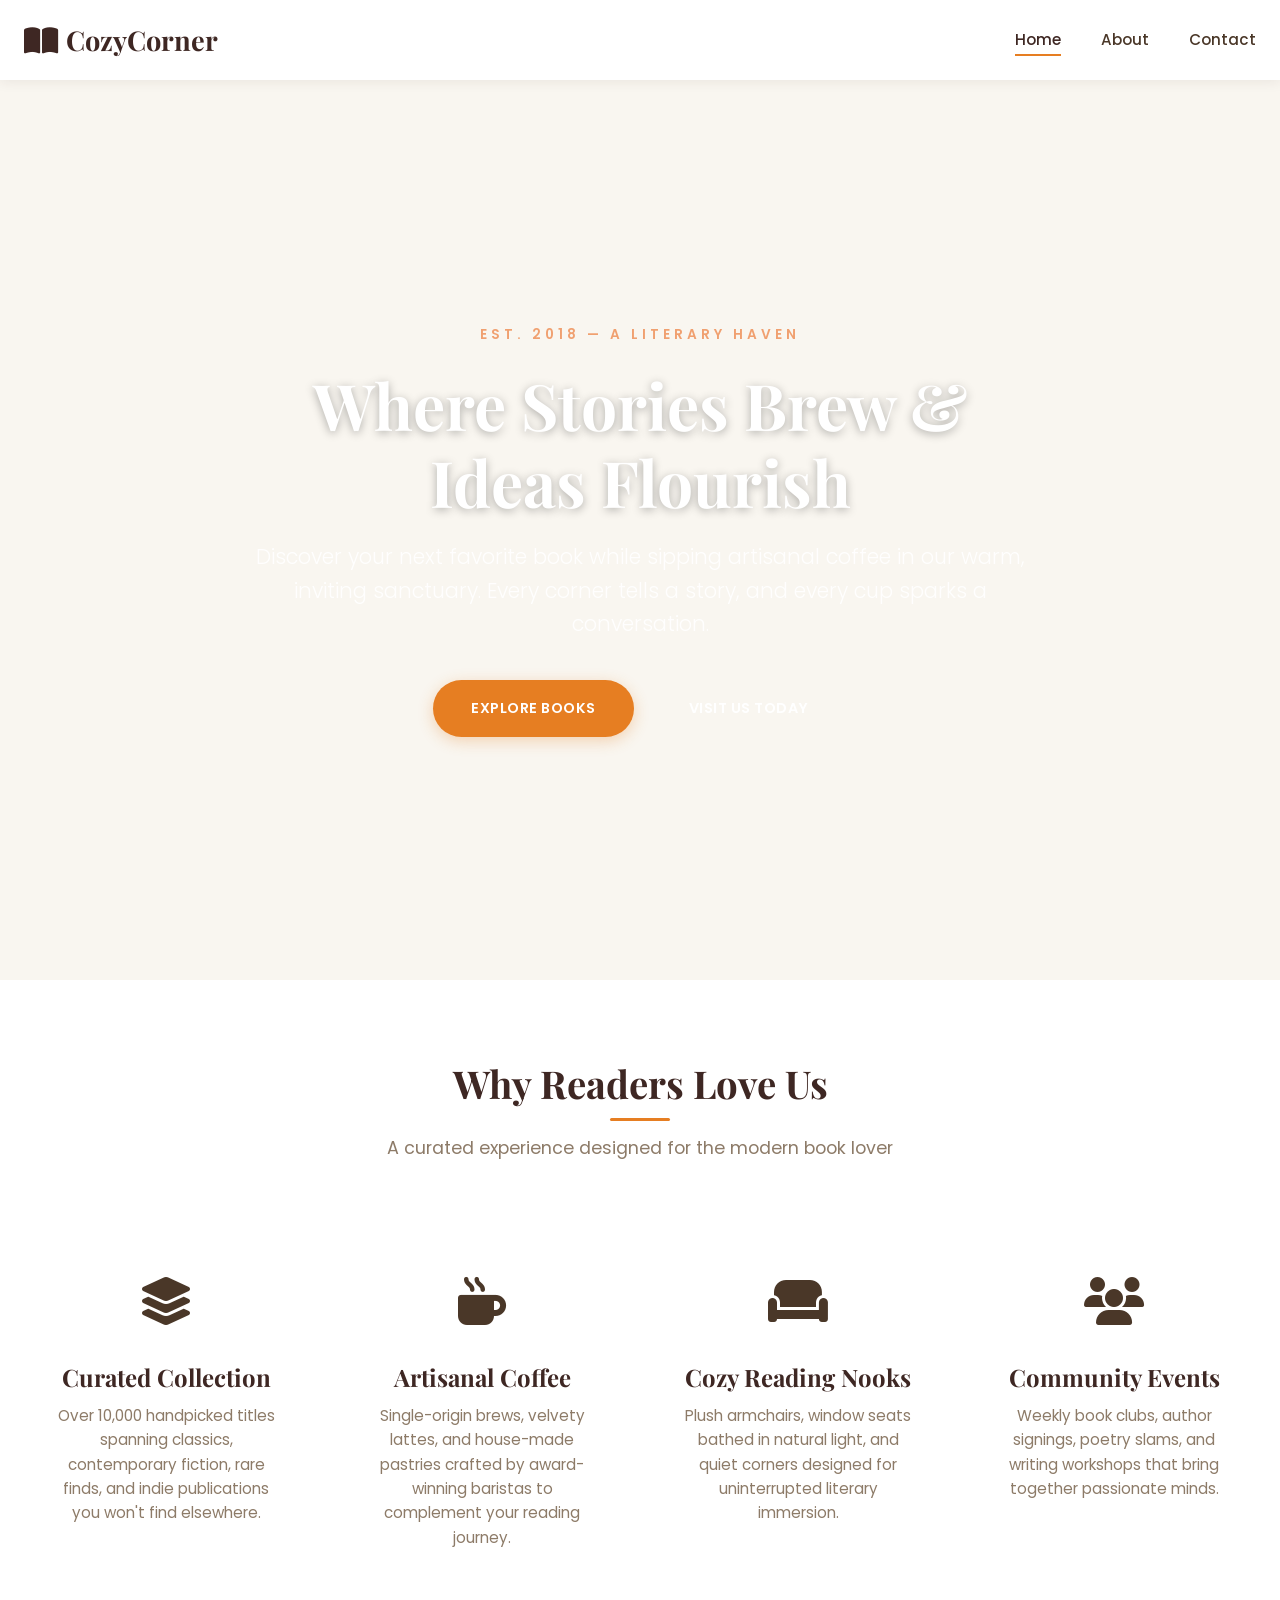
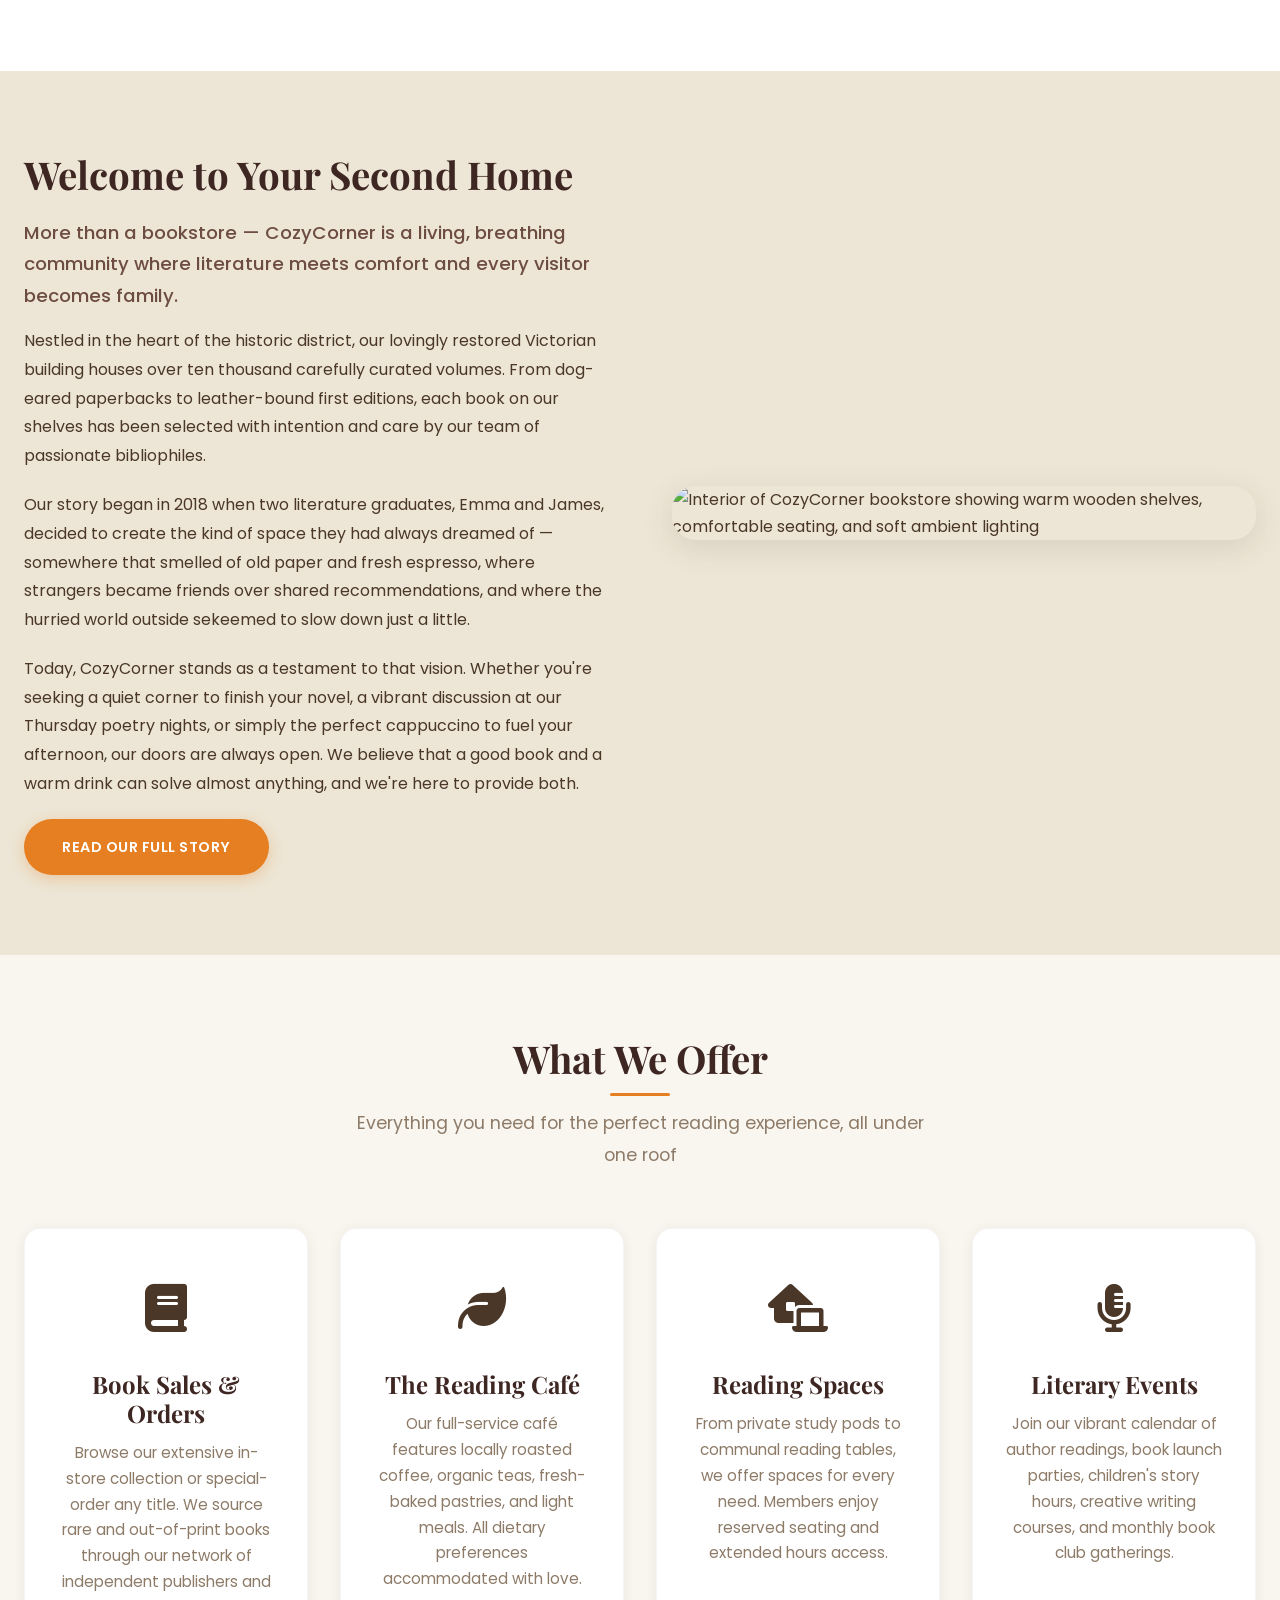
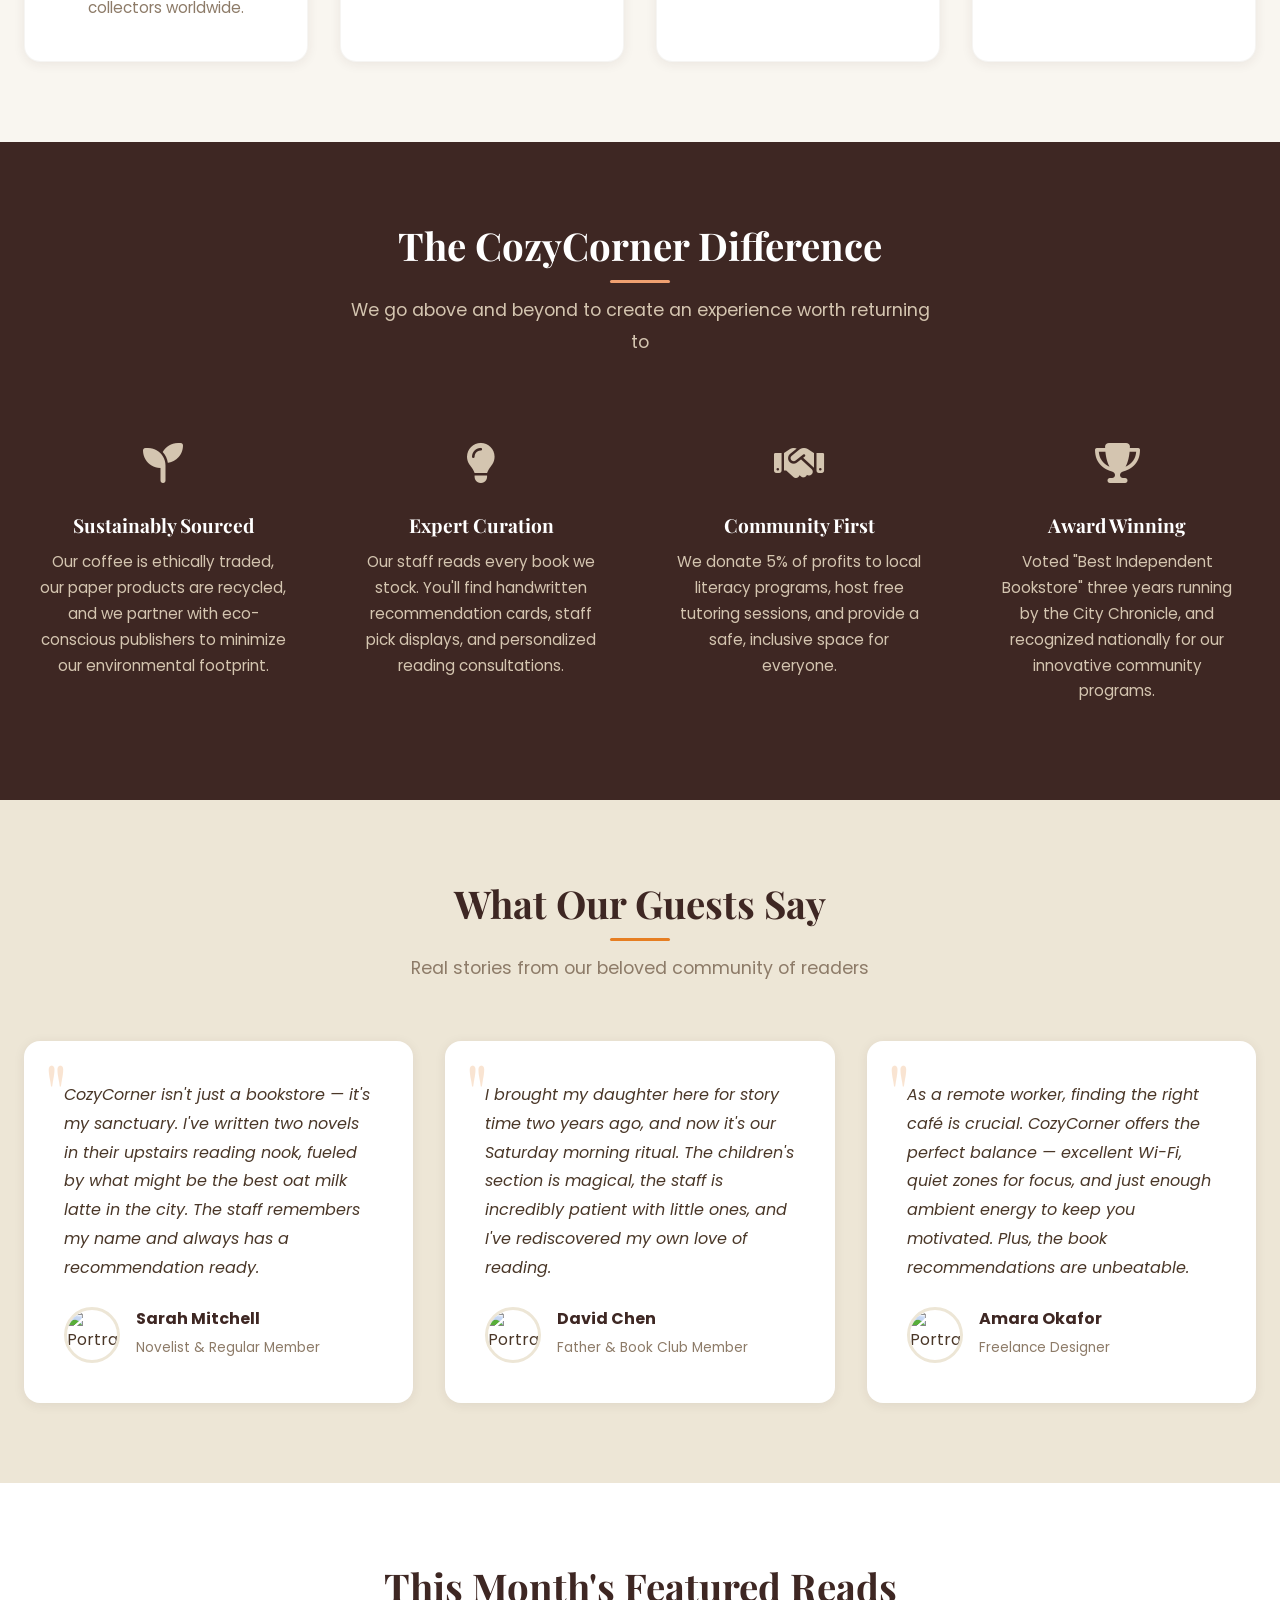
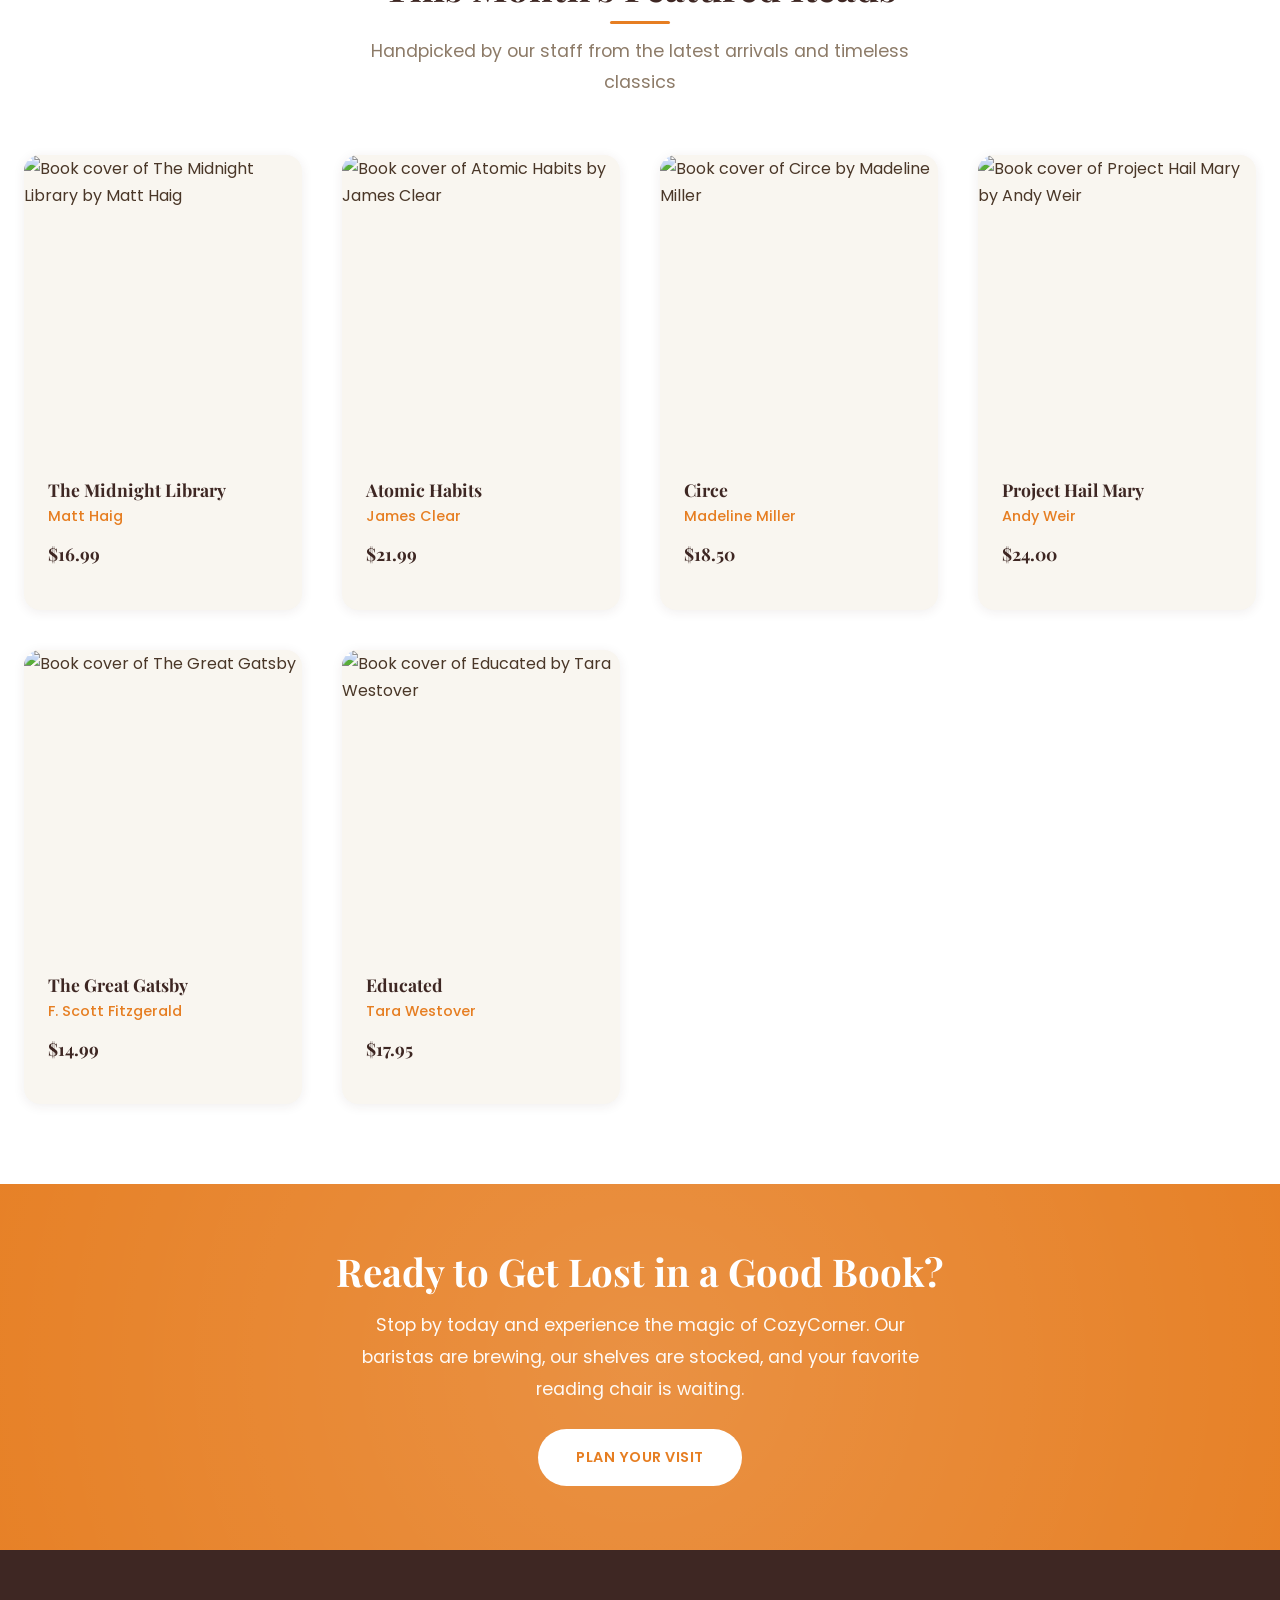
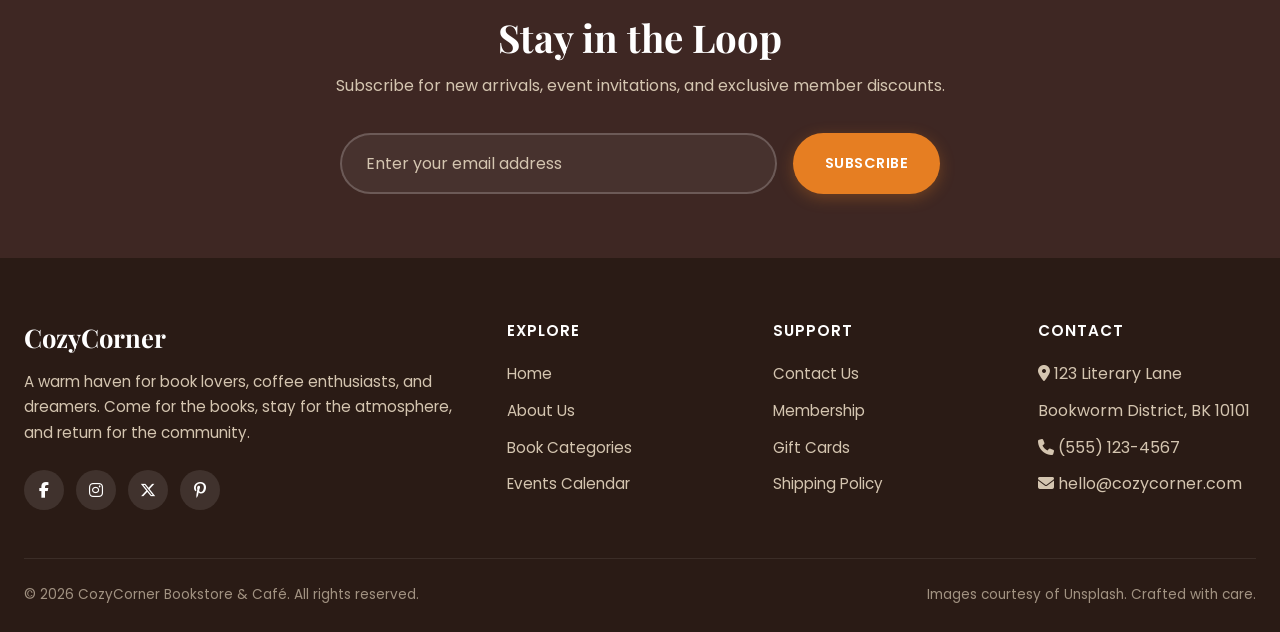
==== index.html @ 0bfb2562 "first commit" ====
<!DOCTYPE html>
<html lang="en">

<head>
    <meta charset="UTF-8">
    <meta name="viewport" content="width=device-width, initial-scale=1.0">
    <meta name="description"
        content="CozyCorner Bookstore & Café - A warm haven for book lovers and coffee enthusiasts.">
    <title>CozyCorner Bookstore & Café | Home</title>

    <link rel="preconnect" href="https://fonts.googleapis.com">
    <link rel="preconnect" href="https://fonts.gstatic.com" crossorigin>
    <link
        href="https://fonts.googleapis.com/css2?family=Playfair+Display:ital,wght@0,400;0,600;0,700;1,400&family=Poppins:wght@300;400;500;600&display=swap"
        rel="stylesheet">

    <link rel="stylesheet" href="https://cdnjs.cloudflare.com/ajax/libs/font-awesome/6.5.1/css/all.min.css">
    
    <link rel="stylesheet" href="style.css">
</head>

<body>

    <header class="header">
        <nav class="nav" aria-label="Main navigation">
            <a href="index.html" class="logo">
                <span class="logo-icon"><i class="fas fa-book-open"></i></span>
                CozyCorner
            </a>

            <ul class="nav-links">
                <li><a href="index.html" class="active">Home</a></li>
                <li><a href="about.html">About</a></li>
                <li><a href="contact.html">Contact</a></li>
            </ul>

            <button class="menu-toggle" aria-label="Toggle menu">
                <i class="fas fa-bars"></i>
            </button>
        </nav>
    </header>

    <main>
        <section class="hero" aria-label="Welcome to CozyCorner">
            <div class="hero-bg" role="img"
                aria-label="Cozy bookstore interior with warm ambient lighting and wooden shelves"></div>
            <div class="hero-content">
                <p class="hero-subtitle">Est. 2018 — A Literary Haven</p>
                <h1>Where Stories Brew & Ideas Flourish</h1>
                <p class="hero-tagline">Discover your next favorite book while sipping artisanal coffee in our warm,
                    inviting sanctuary. Every corner tells a story, and every cup sparks a conversation.</p>
                <div class="hero-buttons">
                    <a href="#featured-books" class="btn btn-primary">Explore Books</a>
                    <a href="contact.html" class="btn btn-secondary">Visit Us Today</a>
                </div>
            </div>
        </section>

        <section class="highlights" aria-labelledby="highlights-heading">
            <div class="container">
                <div class="section-header">
                    <h2 id="highlights-heading">Why Readers Love Us</h2>
                    <p>A curated experience designed for the modern book lover</p>
                </div>

                <div class="highlights-grid">
                    <article class="highlight-card">
                        <div class="highlight-icon" aria-hidden="true"><i class="fas fa-layer-group"></i></div>
                        <h3>Curated Collection</h3>
                        <p>Over 10,000 handpicked titles spanning classics, contemporary fiction, rare finds, and indie
                            publications you won't find elsewhere.</p>
                    </article>

                    <article class="highlight-card">
                        <div class="highlight-icon" aria-hidden="true"><i class="fas fa-mug-hot"></i></div>
                        <h3>Artisanal Coffee</h3>
                        <p>Single-origin brews, velvety lattes, and house-made pastries crafted by award-winning
                            baristas to complement your reading journey.</p>
                    </article>

                    <article class="highlight-card">
                        <div class="highlight-icon" aria-hidden="true"><i class="fas fa-couch"></i></div>
                        <h3>Cozy Reading Nooks</h3>
                        <p>Plush armchairs, window seats bathed in natural light, and quiet corners designed for
                            uninterrupted literary immersion.</p>
                    </article>

                    <article class="highlight-card">
                        <div class="highlight-icon" aria-hidden="true"><i class="fas fa-users"></i></div>
                        <h3>Community Events</h3>
                        <p>Weekly book clubs, author signings, poetry slams, and writing workshops that bring together
                            passionate minds.</p>
                    </article>
                </div>
            </div>
        </section>

        <section class="section-padding about-section" aria-labelledby="about-heading">
            <div class="container about-content">
                <div class="about-text">
                    <h2 id="about-heading">Welcome to Your Second Home</h2>
                    <p class="lead">More than a bookstore — CozyCorner is a living, breathing community where literature
                        meets comfort and every visitor becomes family.</p>
                    <p>Nestled in the heart of the historic district, our lovingly restored Victorian building houses
                        over ten thousand carefully curated volumes. From dog-eared paperbacks to leather-bound first
                        editions, each book on our shelves has been selected with intention and care by our team of
                        passionate bibliophiles.</p>
                    <p>Our story began in 2018 when two literature graduates, Emma and James, decided to create the kind
                        of space they had always dreamed of — somewhere that smelled of old paper and fresh espresso,
                        where strangers became friends over shared recommendations, and where the hurried world outside
                        sekeemed to slow down just a little.</p>
                    <p>Today, CozyCorner stands as a testament to that vision. Whether you're seeking a quiet corner to
                        finish your novel, a vibrant discussion at our Thursday poetry nights, or simply the perfect
                        cappuccino to fuel your afternoon, our doors are always open. We believe that a good book and a
                        warm drink can solve almost anything, and we're here to provide both.</p>
                    <a href="about.html" class="btn btn-primary">Read Our Full Story</a>
                </div>
                <div class="about-image">
                    <img src="https://images.unsplash.com/photo-1481627834876-b7833e8f5570?w=800&q=80"
                        alt="Interior of CozyCorner bookstore showing warm wooden shelves, comfortable seating, and soft ambient lighting">
                </div>
            </div>
        </section>

        <section class="section-padding services" aria-labelledby="services-heading">
            <div class="container">
                <div class="section-header">
                    <h2 id="services-heading">What We Offer</h2>
                    <p>Everything you need for the perfect reading experience, all under one roof</p>
                </div>

                <div class="services-grid">
                    <article class="service-card">
                        <div class="service-icon" aria-hidden="true"><i class="fas fa-book"></i></div>
                        <h3>Book Sales & Orders</h3>
                        <p>Browse our extensive in-store collection or special-order any title. We source rare and
                            out-of-print books through our network of independent publishers and collectors worldwide.
                        </p>
                    </article>

                    <article class="service-card">
                        <div class="service-icon" aria-hidden="true"><i class="fas fa-leaf"></i></div>
                        <h3>The Reading Café</h3>
                        <p>Our full-service café features locally roasted coffee, organic teas, fresh-baked pastries,
                            and light meals. All dietary preferences accommodated with love.</p>
                    </article>

                    <article class="service-card">
                        <div class="service-icon" aria-hidden="true"><i class="fas fa-laptop-house"></i></div>
                        <h3>Reading Spaces</h3>
                        <p>From private study pods to communal reading tables, we offer spaces for every need. Members
                            enjoy reserved seating and extended hours access.</p>
                    </article>

                    <article class="service-card">
                        <div class="service-icon" aria-hidden="true"><i class="fas fa-microphone-alt"></i></div>
                        <h3>Literary Events</h3>
                        <p>Join our vibrant calendar of author readings, book launch parties, children's story hours,
                            creative writing courses, and monthly book club gatherings.</p>
                    </article>
                </div>
            </div>
        </section>

        <section class="why-us" aria-labelledby="why-heading">
            <div class="container">
                <div class="section-header">
                    <h2 id="why-heading">The CozyCorner Difference</h2>
                    <p>We go above and beyond to create an experience worth returning to</p>
                </div>

                <div class="why-grid">
                    <div class="why-item">
                        <div class="why-icon" aria-hidden="true"><i class="fas fa-seedling"></i></div>
                        <h3>Sustainably Sourced</h3>
                        <p>Our coffee is ethically traded, our paper products are recycled, and we partner with
                            eco-conscious publishers to minimize our environmental footprint.</p>
                    </div>

                    <div class="why-item">
                        <div class="why-icon" aria-hidden="true"><i class="fas fa-lightbulb"></i></div>
                        <h3>Expert Curation</h3>
                        <p>Our staff reads every book we stock. You'll find handwritten recommendation cards, staff pick
                            displays, and personalized reading consultations.</p>
                    </div>

                    <div class="why-item">
                        <div class="why-icon" aria-hidden="true"><i class="fas fa-handshake"></i></div>
                        <h3>Community First</h3>
                        <p>We donate 5% of profits to local literacy programs, host free tutoring sessions, and provide
                            a safe, inclusive space for everyone.</p>
                    </div>

                    <div class="why-item">
                        <div class="why-icon" aria-hidden="true"><i class="fas fa-trophy"></i></div>
                        <h3>Award Winning</h3>
                        <p>Voted "Best Independent Bookstore" three years running by the City Chronicle, and recognized
                            nationally for our innovative community programs.</p>
                    </div>
                </div>
            </div>
        </section>

        <section class="section-padding testimonials" aria-labelledby="testimonials-heading">
            <div class="container">
                <div class="section-header">
                    <h2 id="testimonials-heading">What Our Guests Say</h2>
                    <p>Real stories from our beloved community of readers</p>
                </div>

                <div class="testimonials-grid">
                    <article class="testimonial-card">
                        <p class="testimonial-text">CozyCorner isn't just a bookstore — it's my sanctuary. I've written
                            two novels in their upstairs reading nook, fueled by what might be the best oat milk latte
                            in the city. The staff remembers my name and always has a recommendation ready.</p>
                        <div class="testimonial-author">
                            <img src="https://images.unsplash.com/photo-1494790108377-be9c29b29330?w=150&q=80"
                                alt="Portrait of Sarah Mitchell">
                            <div class="author-info">
                                <h4>Sarah Mitchell</h4>
                                <span>Novelist & Regular Member</span>
                            </div>
                        </div>
                    </article>

                    <article class="testimonial-card">
                        <p class="testimonial-text">I brought my daughter here for story time two years ago, and now
                            it's our Saturday morning ritual. The children's section is magical, the staff is incredibly
                            patient with little ones, and I've rediscovered my own love of reading.</p>
                        <div class="testimonial-author">
                            <img src="https://images.unsplash.com/photo-1507003211169-0a1dd7228f2d?w=150&q=80"
                                alt="Portrait of David Chen">
                            <div class="author-info">
                                <h4>David Chen</h4>
                                <span>Father & Book Club Member</span>
                            </div>
                        </div>
                    </article>

                    <article class="testimonial-card">
                        <p class="testimonial-text">As a remote worker, finding the right café is crucial. CozyCorner
                            offers the perfect balance — excellent Wi-Fi, quiet zones for focus, and just enough ambient
                            energy to keep you motivated. Plus, the book recommendations are unbeatable.</p>
                        <div class="testimonial-author">
                            <img src="https://images.unsplash.com/photo-1438761681033-6461ffad8d80?w=150&q=80"
                                alt="Portrait of Amara Okafor">
                            <div class="author-info">
                                <h4>Amara Okafor</h4>
                                <span>Freelance Designer</span>
                            </div>
                        </div>
                    </article>
                </div>
            </div>
        </section>

        <section class="section-padding featured-books" id="featured-books" aria-labelledby="books-heading">
            <div class="container">
                <div class="section-header">
                    <h2 id="books-heading">This Month's Featured Reads</h2>
                    <p>Handpicked by our staff from the latest arrivals and timeless classics</p>
                </div>

                <div class="books-grid">
                    <article class="book-card">
                        <div class="book-cover">
                            <img src="https://images.unsplash.com/photo-1544947950-fa07a98d237f?w=400&q=80"
                                alt="Book cover of The Midnight Library by Matt Haig">
                        </div>
                        <div class="book-info">
                            <h3>The Midnight Library</h3>
                            <p class="book-author">Matt Haig</p>
                            <p class="book-price">$16.99</p>
                        </div>
                    </article>

                    <article class="book-card">
                        <div class="book-cover">
                            <img src="https://images.unsplash.com/photo-1512820790803-83ca734da794?w=400&q=80"
                                alt="Book cover of Atomic Habits by James Clear">
                        </div>
                        <div class="book-info">
                            <h3>Atomic Habits</h3>
                            <p class="book-author">James Clear</p>
                            <p class="book-price">$21.99</p>
                        </div>
                    </article>

                    <article class="book-card">
                        <div class="book-cover">
                            <img src="https://images.unsplash.com/photo-1543002588-bfa74002ed7e?w=400&q=80"
                                alt="Book cover of Circe by Madeline Miller">
                        </div>
                        <div class="book-info">
                            <h3>Circe</h3>
                            <p class="book-author">Madeline Miller</p>
                            <p class="book-price">$18.50</p>
                        </div>
                    </article>

                    <article class="book-card">
                        <div class="book-cover">
                            <img src="https://images.unsplash.com/photo-1589829085413-56de8ae18c73?w=400&q=80"
                                alt="Book cover of Project Hail Mary by Andy Weir">
                        </div>
                        <div class="book-info">
                            <h3>Project Hail Mary</h3>
                            <p class="book-author">Andy Weir</p>
                            <p class="book-price">$24.00</p>
                        </div>
                    </article>

                    <article class="book-card">
                        <div class="book-cover">
                            <img src="https://images.unsplash.com/photo-1495446815901-a7297e633e8d?w=400&q=80"
                                alt="Book cover of The Great Gatsby">
                        </div>
                        <div class="book-info">
                            <h3>The Great Gatsby</h3>
                            <p class="book-author">F. Scott Fitzgerald</p>
                            <p class="book-price">$14.99</p>
                        </div>
                    </article>

                    <article class="book-card">
                        <div class="book-cover">
                            <img src="https://images.unsplash.com/photo-1519681393784-d120267933ba?w=400&q=80"
                                alt="Book cover of Educated by Tara Westover">
                        </div>
                        <div class="book-info">
                            <h3>Educated</h3>
                            <p class="book-author">Tara Westover</p>
                            <p class="book-price">$17.95</p>
                        </div>
                    </article>
                </div>
            </div>
        </section>

        <section class="cta-banner" aria-labelledby="cta-heading">
            <div class="container">
                <h2 id="cta-heading">Ready to Get Lost in a Good Book?</h2>
                <p>Stop by today and experience the magic of CozyCorner. Our baristas are brewing, our shelves are
                    stocked, and your favorite reading chair is waiting.</p>
                <a href="contact.html" class="btn">Plan Your Visit</a>
            </div>
        </section>

        <section class="newsletter" aria-labelledby="newsletter-heading">
            <div class="container">
                <h2 id="newsletter-heading">Stay in the Loop</h2>
                <p>Subscribe for new arrivals, event invitations, and exclusive member discounts.</p>
                <form class="newsletter-form" action="#" method="post" aria-label="Newsletter subscription">
                    <input type="email" name="email" placeholder="Enter your email address" required
                        aria-required="true">
                    <button type="submit" class="btn btn-primary">Subscribe</button>
                </form>
            </div>
        </section>
    </main>

    <footer class="footer" role="contentinfo">
        <div class="container">
            <div class="footer-content">
                <div class="footer-brand">
                    <h3>CozyCorner</h3>
                    <p>A warm haven for book lovers, coffee enthusiasts, and dreamers. Come for the books, stay for the
                        atmosphere, and return for the community.</p>
                    <div class="social-links">
                        <a href="#" class="social-btn" aria-label="Facebook"><i class="fab fa-facebook-f"></i></a>
                        <a href="#" class="social-btn" aria-label="Instagram"><i class="fab fa-instagram"></i></a>
                        <a href="#" class="social-btn" aria-label="Twitter"><i class="fab fa-x-twitter"></i></a>
                        <a href="#" class="social-btn" aria-label="Pinterest"><i class="fab fa-pinterest-p"></i></a>
                    </div>
                </div>

                <div class="footer-links">
                    <h4>Explore</h4>
                    <ul>
                        <li><a href="index.html">Home</a></li>
                        <li><a href="about.html">About Us</a></li>
                        <li><a href="about.html">Book Categories</a></li>
                        <li><a href="contact.html">Events Calendar</a></li>
                    </ul>
                </div>

                <div class="footer-links">
                    <h4>Support</h4>
                    <ul>
                        <li><a href="contact.html">Contact Us</a></li>
                        <li><a href="#">Membership</a></li>
                        <li><a href="#">Gift Cards</a></li>
                        <li><a href="#">Shipping Policy</a></li>
                    </ul>
                </div>

                <div class="footer-links">
                    <h4>Contact</h4>
                    <ul>
                        <li><i class="fas fa-map-marker-alt"></i> 123 Literary Lane</li>
                        <li>Bookworm District, BK 10101</li>
                        <li><i class="fas fa-phone"></i> (555) 123-4567</li>
                        <li><i class="fas fa-envelope"></i> hello@cozycorner.com</li>
                    </ul>
                </div>
            </div>

            <div class="footer-bottom">
                <p>&copy; 2026 CozyCorner Bookstore & Café. All rights reserved.</p>
                <p>Images courtesy of Unsplash. Crafted with care.</p>
            </div>
        </div>
    </footer>

</body>

</html>
---- style.css ----
/* ============================================
       COZYCORNER - HOME PAGE STYLES
       ============================================ */

   /* CSS Variables */
   :root {
       --cream: #F9F6F0;
       --beige: #EDE6D6;
       --sand: #D4C5B0;
       --brown-light: #A1887F;
       --brown: #6D4C41;
       --brown-dark: #3E2723;
       --orange: #E67E22;
       --orange-soft: #F0A070;
       --white: #FFFFFF;
       --text: #4A3728;
       --text-light: #8D7B68;
       --font-heading: 'Playfair Display', Georgia, serif;
       --font-body: 'Poppins', 'Segoe UI', sans-serif;
       --radius-sm: 8px;
       --radius-md: 16px;
       --radius-lg: 24px;
       --shadow-sm: 0 2px 12px rgba(62, 39, 35, 0.08);
       --shadow-md: 0 8px 32px rgba(62, 39, 35, 0.12);
       --shadow-lg: 0 16px 56px rgba(62, 39, 35, 0.16);
       --transition: all 0.4s cubic-bezier(0.4, 0, 0.2, 1);
       --max-width: 1280px;
   }

   /* Reset & Base */
   *,
   *::before,
   *::after {
       margin: 0;
       padding: 0;
       box-sizing: border-box;
   }

   html {
       scroll-behavior: smooth;
       font-size: 16px;
   }

   body {
       font-family: var(--font-body);
       color: var(--text);
       background-color: var(--cream);
       line-height: 1.7;
       overflow-x: hidden;
   }

   img {
       max-width: 100%;
       display: block;
   }

   a {
       text-decoration: none;
       color: inherit;
       transition: var(--transition);
   }

   /* Typography */
   h1,
   h2,
   h3,
   h4 {
       font-family: var(--font-heading);
       font-weight: 700;
       line-height: 1.2;
       color: var(--brown-dark);
   }

   h1 {
       font-size: clamp(2.5rem, 5vw, 4.2rem);
   }

   h2 {
       font-size: clamp(1.8rem, 3vw, 2.6rem);
   }

   h3 {
       font-size: clamp(1.2rem, 2vw, 1.5rem);
   }

   p {
       margin-bottom: 1rem;
       color: var(--text);
   }

   /* Utilities */
   .container {
       max-width: var(--max-width);
       margin: 0 auto;
       padding: 0 1.5rem;
   }

   .section-padding {
       padding: 5rem 0;
   }

   .section-header {
       text-align: center;
       margin-bottom: 3.5rem;
   }

   .section-header h2 {
       margin-bottom: 0.75rem;
       position: relative;
       display: inline-block;
   }

   .section-header h2::after {
       content: '';
       display: block;
       width: 60px;
       height: 3px;
       background: var(--orange);
       margin: 0.75rem auto 0;
       border-radius: 2px;
   }

   .section-header p {
       color: var(--text-light);
       font-size: 1.1rem;
       max-width: 600px;
       margin: 0 auto;
   }

   /* Buttons */
   .btn {
       display: inline-block;
       padding: 1rem 2.4rem;
       border-radius: 50px;
       font-family: var(--font-body);
       font-weight: 600;
       font-size: 0.9rem;
       letter-spacing: 0.5px;
       text-transform: uppercase;
       transition: var(--transition);
       cursor: pointer;
       border: none;
   }

   .btn-primary {
       background: var(--orange);
       color: var(--white);
       box-shadow: 0 4px 15px rgba(230, 126, 34, 0.3);
   }

   /* Hover Effect 1: Button lift + glow */
   .btn-primary:hover {
       background: #D35400;
       transform: translateY(-3px);
       box-shadow: 0 12px 30px rgba(230, 126, 34, 0.4);
   }

   .btn-secondary {
       background: transparent;
       color: var(--white);
       border: 2px solid var(--white);
   }

   .btn-secondary:hover {
       background: var(--white);
       color: var(--brown-dark);
       transform: translateY(-3px);
   }

   /* ============================================
       HEADER & NAVIGATION
       ============================================ */
   .header {
       background: rgba(255, 255, 255, 0.95);
       backdrop-filter: blur(10px);
       box-shadow: var(--shadow-sm);
       position: sticky;
       top: 0;
       z-index: 1000;
       width: 100%;
   }

   .nav {
       max-width: var(--max-width);
       margin: 0 auto;
       padding: 0 1.5rem;
       display: flex;
       justify-content: space-between;
       align-items: center;
       height: 80px;
   }

   .logo {
       font-family: var(--font-heading);
       font-size: 1.7rem;
       font-weight: 700;
       color: var(--brown-dark);
       display: flex;
       align-items: center;
       gap: 0.5rem;
   }

   .logo-icon {
       font-size: 1.9rem;
   }

   .nav-links {
       display: flex;
       list-style: none;
       gap: 2.5rem;
   }

   .nav-links a {
       font-weight: 500;
       font-size: 0.95rem;
       color: var(--text);
       position: relative;
       padding: 0.25rem 0;
   }

   /* Hover Effect 4: Link underline animation */
   .nav-links a::after {
       content: '';
       position: absolute;
       bottom: -2px;
       left: 0;
       width: 0;
       height: 2px;
       background: var(--orange);
       transition: var(--transition);
   }

   .nav-links a:hover::after,
   .nav-links a.active::after {
       width: 100%;
   }

   .nav-links a:hover,
   .nav-links a.active {
       color: var(--brown-dark);
   }

   .menu-toggle {
       display: none;
       background: none;
       border: none;
       font-size: 1.5rem;
       cursor: pointer;
       color: var(--brown-dark);
   }

   /* ============================================
       HERO SECTION
       ============================================ */
   .hero {
       position: relative;
       height: 100vh;
       min-height: 700px;
       display: flex;
       align-items: center;
       justify-content: center;
       text-align: center;
       overflow: hidden;
   }

   .hero-bg {
       position: absolute;
       top: 0;
       left: 0;
       width: 100%;
       height: 100%;
       background-image: url('https://images.unsplash.com/photo-1507842217343-583bb7270b66?w=1920&q=80');
       background-size: cover;
       background-position: center;
       filter: brightness(0.35);
       z-index: 1;
   }

   .hero-content {
       position: relative;
       z-index: 2;
       max-width: 850px;
       padding: 0 1.5rem;
       animation: fadeInUp 1s ease-out;
   }

   .hero-subtitle {
       font-family: var(--font-body);
       font-size: 0.85rem;
       text-transform: uppercase;
       letter-spacing: 4px;
       color: var(--orange-soft);
       margin-bottom: 1.2rem;
       font-weight: 600;
   }

   .hero h1 {
       color: var(--white);
       margin-bottom: 1.25rem;
       text-shadow: 0 2px 10px rgba(0, 0, 0, 0.3);
   }

   .hero-tagline {
       font-size: 1.3rem;
       color: rgba(255, 255, 255, 0.9);
       margin-bottom: 2.5rem;
       font-weight: 300;
       line-height: 1.6;
   }

   .hero-buttons {
       display: flex;
       gap: 1rem;
       justify-content: center;
       flex-wrap: wrap;
   }

   /* ============================================
       FEATURED HIGHLIGHTS
       ============================================ */
   .highlights {
       background: var(--white);
       padding: 5rem 0;
   }

   .highlights-grid {
       display: grid;
       grid-template-columns: repeat(auto-fit, minmax(260px, 1fr));
       gap: 2rem;
   }

   .highlight-card {
       text-align: center;
       padding: 2.5rem 1.5rem;
       border-radius: var(--radius-md);
       transition: var(--transition);
       border: 1px solid transparent;
   }

   /* Hover Effect 2: Card scale + shadow */
   .highlight-card:hover {
       transform: translateY(-8px) scale(1.02);
       box-shadow: var(--shadow-lg);
       border-color: rgba(230, 126, 34, 0.15);
       background: var(--white);
   }

   .highlight-icon {
       font-size: 3rem;
       margin-bottom: 1.25rem;
       display: inline-block;
   }

   .highlight-card h3 {
       margin-bottom: 0.75rem;
       color: var(--brown-dark);
   }

   .highlight-card p {
       color: var(--text-light);
       font-size: 0.95rem;
       margin-bottom: 0;
       line-height: 1.6;
   }

   /* ============================================
       ABOUT SECTION
       ============================================ */
   .about-section {
       background: var(--beige);
   }

   .about-content {
       display: grid;
       grid-template-columns: 1fr 1fr;
       gap: 4rem;
       align-items: center;
   }

   .about-image {
       border-radius: var(--radius-lg);
       overflow: hidden;
       box-shadow: var(--shadow-md);
   }

   .about-image img {
       width: 100%;
       height: 100%;
       object-fit: cover;
       transition: var(--transition);
   }

   /* Hover Effect 3: Image zoom */
   .about-image:hover img {
       transform: scale(1.08);
   }

   .about-text h2 {
       margin-bottom: 1.25rem;
   }

   .about-text .lead {
       font-size: 1.15rem;
       color: var(--brown);
       font-weight: 500;
       margin-bottom: 1rem;
       line-height: 1.7;
   }

   .about-text p {
       margin-bottom: 1.25rem;
       line-height: 1.8;
   }

   /* ============================================
       SERVICES SECTION
       ============================================ */
   .services {
       background: var(--cream);
   }

   .services-grid {
       display: grid;
       grid-template-columns: repeat(auto-fit, minmax(280px, 1fr));
       gap: 2rem;
   }

   .service-card {
       background: var(--white);
       padding: 2.5rem 2rem;
       border-radius: var(--radius-md);
       text-align: center;
       box-shadow: var(--shadow-sm);
       transition: var(--transition);
       border: 1px solid rgba(141, 123, 104, 0.08);
   }

   .service-card:hover {
       transform: translateY(-10px);
       box-shadow: var(--shadow-lg);
       border-color: rgba(230, 126, 34, 0.2);
   }

   .service-icon {
       font-size: 3rem;
       margin-bottom: 1.25rem;
       display: inline-block;
   }

   .service-card h3 {
       margin-bottom: 0.75rem;
       color: var(--brown-dark);
   }

   .service-card p {
       color: var(--text-light);
       font-size: 0.95rem;
       margin-bottom: 0;
       line-height: 1.7;
   }

   /* ============================================
       WHY CHOOSE US
       ============================================ */
   .why-us {
       background: var(--brown-dark);
       color: var(--sand);
       padding: 5rem 0;
   }

   .why-us .section-header h2 {
       color: var(--white);
   }

   .why-us .section-header h2::after {
       background: var(--orange-soft);
   }

   .why-us .section-header p {
       color: var(--sand);
   }

   .why-grid {
       display: grid;
       grid-template-columns: repeat(auto-fit, minmax(250px, 1fr));
       gap: 2.5rem;
   }

   .why-item {
       text-align: center;
       padding: 1rem;
   }

   .why-icon {
       font-size: 2.5rem;
       margin-bottom: 1rem;
       display: inline-block;
   }

   .why-item h3 {
       color: var(--white);
       margin-bottom: 0.75rem;
       font-size: 1.2rem;
   }

   .why-item p {
       color: var(--sand);
       font-size: 0.95rem;
       margin-bottom: 0;
       line-height: 1.7;
   }

   /* ============================================
       TESTIMONIALS
       ============================================ */
   .testimonials {
       background: var(--beige);
   }

   .testimonials-grid {
       display: grid;
       grid-template-columns: repeat(auto-fit, minmax(320px, 1fr));
       gap: 2rem;
   }

   .testimonial-card {
       background: var(--white);
       padding: 2.5rem;
       border-radius: var(--radius-md);
       box-shadow: var(--shadow-sm);
       transition: var(--transition);
       position: relative;
   }

   .testimonial-card:hover {
       transform: translateY(-6px);
       box-shadow: var(--shadow-md);
   }

   .testimonial-card::before {
       content: '"';
       font-family: var(--font-heading);
       font-size: 5rem;
       color: var(--orange);
       opacity: 0.2;
       position: absolute;
       top: 10px;
       left: 20px;
       line-height: 1;
   }

   .testimonial-text {
       font-style: italic;
       color: var(--text);
       margin-bottom: 1.5rem;
       line-height: 1.8;
       position: relative;
       z-index: 1;
   }

   .testimonial-author {
       display: flex;
       align-items: center;
       gap: 1rem;
   }

   .testimonial-author img {
       width: 56px;
       height: 56px;
       border-radius: 50%;
       object-fit: cover;
       border: 3px solid var(--beige);
   }

   .author-info h4 {
       font-family: var(--font-body);
       font-size: 1rem;
       margin-bottom: 0.25rem;
       color: var(--brown-dark);
   }

   .author-info span {
       font-size: 0.85rem;
       color: var(--text-light);
   }

   /* ============================================
       FEATURED BOOKS
       ============================================ */
   .featured-books {
       background: var(--white);
   }

   .books-grid {
       display: grid;
       grid-template-columns: repeat(auto-fit, minmax(220px, 1fr));
       gap: 2.5rem;
   }

   .book-card {
       background: var(--cream);
       border-radius: var(--radius-md);
       overflow: hidden;
       box-shadow: var(--shadow-sm);
       transition: var(--transition);
   }

   .book-card:hover {
       transform: translateY(-8px);
       box-shadow: var(--shadow-lg);
   }

   .book-cover {
       width: 100%;
       height: 300px;
       overflow: hidden;
       position: relative;
   }

   .book-cover img {
       width: 100%;
       height: 100%;
       object-fit: cover;
       transition: var(--transition);
   }

   .book-card:hover .book-cover img {
       transform: scale(1.1);
   }

   .book-info {
       padding: 1.5rem;
   }

   .book-info h3 {
       font-size: 1.1rem;
       margin-bottom: 0.25rem;
       color: var(--brown-dark);
   }

   .book-author {
       color: var(--orange);
       font-size: 0.9rem;
       font-weight: 500;
       margin-bottom: 0.5rem;
   }

   .book-price {
       font-family: var(--font-heading);
       font-size: 1.1rem;
       color: var(--brown-dark);
       font-weight: 700;
   }

   /* ============================================
       CTA BANNER
       ============================================ */
   .cta-banner {
       background: var(--orange);
       padding: 4rem 0;
       text-align: center;
       position: relative;
       overflow: hidden;
   }

   .cta-banner::before {
       content: '';
       position: absolute;
       top: -50%;
       left: -50%;
       width: 200%;
       height: 200%;
       background: radial-gradient(circle, rgba(255, 255, 255, 0.15) 0%, transparent 60%);
       pointer-events: none;
   }

   .cta-banner h2 {
       color: var(--white);
       margin-bottom: 1rem;
       position: relative;
   }

   .cta-banner p {
       color: rgba(255, 255, 255, 0.95);
       font-size: 1.1rem;
       max-width: 600px;
       margin: 0 auto 1.5rem;
       position: relative;
   }

   .cta-banner .btn {
       background: var(--white);
       color: var(--orange);
       position: relative;
   }

   .cta-banner .btn:hover {
       background: var(--brown-dark);
       color: var(--white);
   }

   /* ============================================
       NEWSLETTER
       ============================================ */
   .newsletter {
       background: var(--brown-dark);
       padding: 4rem 0;
       text-align: center;
   }

   .newsletter h2 {
       color: var(--white);
       margin-bottom: 0.75rem;
   }

   .newsletter>.container>p {
       color: var(--sand);
       margin-bottom: 2rem;
   }

   .newsletter-form {
       display: flex;
       gap: 1rem;
       justify-content: center;
       max-width: 600px;
       margin: 0 auto;
       flex-wrap: wrap;
   }

   .newsletter-form input {
       flex: 1;
       min-width: 260px;
       padding: 1rem 1.5rem;
       border: 2px solid rgba(255, 255, 255, 0.2);
       border-radius: 50px;
       background: rgba(255, 255, 255, 0.05);
       color: var(--white);
       font-family: var(--font-body);
       font-size: 1rem;
       transition: var(--transition);
   }

   .newsletter-form input::placeholder {
       color: var(--sand);
   }

   .newsletter-form input:focus {
       outline: none;
       border-color: var(--orange);
       background: rgba(255, 255, 255, 0.1);
   }

   .newsletter-form .btn {
       padding: 1rem 2rem;
   }

   /* ============================================
       FOOTER
       ============================================ */
   .footer {
       background: #2A1B15;
       color: var(--sand);
       padding: 4rem 0 1.5rem;
   }

   .footer-content {
       display: grid;
       grid-template-columns: 2fr 1fr 1fr 1fr;
       gap: 3rem;
       margin-bottom: 3rem;
   }

   .footer-brand h3 {
       color: var(--white);
       font-size: 1.6rem;
       margin-bottom: 1rem;
       font-family: var(--font-heading);
   }

   .footer-brand p {
       color: var(--sand);
       font-size: 0.95rem;
       line-height: 1.7;
       margin-bottom: 1.5rem;
   }

   .footer-links h4 {
       color: var(--white);
       font-size: 0.95rem;
       margin-bottom: 1.25rem;
       font-family: var(--font-body);
       font-weight: 600;
       text-transform: uppercase;
       letter-spacing: 1px;
   }

   .footer-links ul {
       list-style: none;
   }

   .footer-links li {
       margin-bottom: 0.6rem;
   }

   .footer-links a {
       color: var(--sand);
       font-size: 0.95rem;
       transition: var(--transition);
   }

   .footer-links a:hover {
       color: var(--orange-soft);
       padding-left: 4px;
   }

   /* Hover Effect 5: Social icon hover */
   .social-links {
       display: flex;
       gap: 0.75rem;
       margin-top: 1rem;
   }

   .social-btn {
       width: 40px;
       height: 40px;
       border-radius: 50%;
       display: flex;
       align-items: center;
       justify-content: center;
       background: rgba(255, 255, 255, 0.1);
       color: var(--white);
       font-size: 1rem;
       transition: var(--transition);
   }

   .social-btn:hover {
       background: var(--orange);
       transform: translateY(-3px) scale(1.1);
   }

   .footer-bottom {
       border-top: 1px solid rgba(255, 255, 255, 0.08);
       padding-top: 1.5rem;
       display: flex;
       justify-content: space-between;
       align-items: center;
       flex-wrap: wrap;
       gap: 1rem;
   }

   .footer-bottom p {
       font-size: 0.85rem;
       color: var(--sand);
       margin-bottom: 0;
       opacity: 0.7;
   }

   /* ============================================
       ANIMATIONS
       ============================================ */
   @keyframes fadeInUp {
       from {
           opacity: 0;
           transform: translateY(30px);
       }

       to {
           opacity: 1;
           transform: translateY(0);
       }
   }

   /* ============================================
       RESPONSIVE DESIGN
       ============================================ */
   @media (max-width: 992px) {
       .about-content {
           grid-template-columns: 1fr;
           gap: 2.5rem;
       }

       .about-image {
           order: -1;
       }

       .footer-content {
           grid-template-columns: 1fr 1fr;
       }
   }

   @media (max-width: 768px) {
       .nav-links {
           display: none;
       }

       .menu-toggle {
           display: block;
       }

       .section-padding {
           padding: 3.5rem 0;
       }

       .hero {
           min-height: 600px;
           height: auto;
           padding: 6rem 0;
       }

       .hero-tagline {
           font-size: 1.1rem;
       }

       .highlights-grid,
       .services-grid,
       .testimonials-grid,
       .books-grid {
           grid-template-columns: 1fr;
           max-width: 400px;
           margin: 0 auto;
       }

       .why-grid {
           grid-template-columns: 1fr;
       }

       .newsletter-form {
           flex-direction: column;
           align-items: center;
       }

       .newsletter-form input {
           width: 100%;
       }

       .footer-content {
           grid-template-columns: 1fr;
           text-align: center;
           gap: 2rem;
       }

       .social-links {
           justify-content: center;
       }

       .footer-bottom {
           flex-direction: column;
           text-align: center;
       }
   }

   @media (max-width: 480px) {
       .container {
           padding: 0 1rem;
       }

       .btn {
           padding: 0.85rem 1.8rem;
           font-size: 0.8rem;
       }

       .testimonial-card {
           padding: 1.75rem;
       }
   }



   /* ============================================
       COZYCORNER - ABOUT PAGE STYLES
       ============================================ */

   :root {
       --cream: #F9F6F0;
       --beige: #EDE6D6;
       --sand: #D4C5B0;
       --brown-light: #A1887F;
       --brown: #6D4C41;
       --brown-dark: #3E2723;
       --orange: #E67E22;
       --orange-soft: #F0A070;
       --white: #FFFFFF;
       --text: #4A3728;
       --text-light: #8D7B68;
       --font-heading: 'Playfair Display', Georgia, serif;
       --font-body: 'Poppins', 'Segoe UI', sans-serif;
       --radius-sm: 8px;
       --radius-md: 16px;
       --radius-lg: 24px;
       --shadow-sm: 0 2px 12px rgba(62, 39, 35, 0.08);
       --shadow-md: 0 8px 32px rgba(62, 39, 35, 0.12);
       --shadow-lg: 0 16px 56px rgba(62, 39, 35, 0.16);
       --transition: all 0.4s cubic-bezier(0.4, 0, 0.2, 1);
       --max-width: 1280px;
   }

   *,
   *::before,
   *::after {
       margin: 0;
       padding: 0;
       box-sizing: border-box;
   }

   html {
       scroll-behavior: smooth;
       font-size: 16px;
   }

   body {
       font-family: var(--font-body);
       color: var(--text);
       background-color: var(--cream);
       line-height: 1.7;
       overflow-x: hidden;
   }

   img {
       max-width: 100%;
       display: block;
   }

   a {
       text-decoration: none;
       color: inherit;
       transition: var(--transition);
   }

   h1,
   h2,
   h3,
   h4 {
       font-family: var(--font-heading);
       font-weight: 700;
       line-height: 1.2;
       color: var(--brown-dark);
   }

   h1 {
       font-size: clamp(2.5rem, 5vw, 4rem);
   }

   h2 {
       font-size: clamp(1.8rem, 3vw, 2.6rem);
   }

   h3 {
       font-size: clamp(1.2rem, 2vw, 1.5rem);
   }

   p {
       margin-bottom: 1rem;
       color: var(--text);
       line-height: 1.8;
   }

   .container {
       max-width: var(--max-width);
       margin: 0 auto;
       padding: 0 1.5rem;
   }

   .section-padding {
       padding: 5rem 0;
   }

   .section-header {
       text-align: center;
       margin-bottom: 3.5rem;
   }

   .section-header h2 {
       margin-bottom: 0.75rem;
       position: relative;
       display: inline-block;
   }

   .section-header h2::after {
       content: '';
       display: block;
       width: 60px;
       height: 3px;
       background: var(--orange);
       margin: 0.75rem auto 0;
       border-radius: 2px;
   }

   .section-header p {
       color: var(--text-light);
       font-size: 1.1rem;
       max-width: 600px;
       margin: 0 auto;
   }

   .btn {
       display: inline-block;
       padding: 1rem 2.4rem;
       border-radius: 50px;
       font-family: var(--font-body);
       font-weight: 600;
       font-size: 0.9rem;
       letter-spacing: 0.5px;
       text-transform: uppercase;
       transition: var(--transition);
       cursor: pointer;
       border: none;
   }

   .btn-primary {
       background: var(--orange);
       color: var(--white);
       box-shadow: 0 4px 15px rgba(230, 126, 34, 0.3);
   }

   .btn-primary:hover {
       background: #D35400;
       transform: translateY(-3px);
       box-shadow: 0 12px 30px rgba(230, 126, 34, 0.4);
   }

   /* ============================================
       HEADER & NAVIGATION
       ============================================ */
   .header {
       background: rgba(255, 255, 255, 0.95);
       backdrop-filter: blur(10px);
       box-shadow: var(--shadow-sm);
       position: sticky;
       top: 0;
       z-index: 1000;
       width: 100%;
   }

   .nav {
       max-width: var(--max-width);
       margin: 0 auto;
       padding: 0 1.5rem;
       display: flex;
       justify-content: space-between;
       align-items: center;
       height: 80px;
   }

   .logo {
       font-family: var(--font-heading);
       font-size: 1.7rem;
       font-weight: 700;
       color: var(--brown-dark);
       display: flex;
       align-items: center;
       gap: 0.5rem;
   }

   .logo-icon {
       font-size: 1.9rem;
   }

   .nav-links {
       display: flex;
       list-style: none;
       gap: 2.5rem;
   }

   .nav-links a {
       font-weight: 500;
       font-size: 0.95rem;
       color: var(--text);
       position: relative;
       padding: 0.25rem 0;
   }

   .nav-links a::after {
       content: '';
       position: absolute;
       bottom: -2px;
       left: 0;
       width: 0;
       height: 2px;
       background: var(--orange);
       transition: var(--transition);
   }

   .nav-links a:hover::after,
   .nav-links a.active::after {
       width: 100%;
   }

   .nav-links a:hover,
   .nav-links a.active {
       color: var(--brown-dark);
   }

   .menu-toggle {
       display: none;
       background: none;
       border: none;
       font-size: 1.5rem;
       cursor: pointer;
       color: var(--brown-dark);
   }

   /* ============================================
       PAGE HEADER BANNER
       ============================================ */
   .page-header {
       position: relative;
       padding: 7rem 0 5rem;
       text-align: center;
       overflow: hidden;
       background: var(--brown-dark);
   }

   .page-header-bg {
       position: absolute;
       top: 0;
       left: 0;
       width: 100%;
       height: 100%;
       background-image: url('https://images.unsplash.com/photo-1521587760476-6c12a4b040da?w=1920&q=80');
       background-size: cover;
       background-position: center;
       opacity: 0.25;
   }

   .page-header-content {
       position: relative;
       z-index: 2;
   }

   .page-header .subtitle {
       font-family: var(--font-body);
       font-size: 0.85rem;
       text-transform: uppercase;
       letter-spacing: 4px;
       color: var(--orange-soft);
       margin-bottom: 1rem;
       font-weight: 600;
   }

   .page-header h1 {
       color: var(--white);
       margin-bottom: 0.75rem;
   }

   .page-header p {
       color: rgba(255, 255, 255, 0.85);
       font-size: 1.1rem;
       max-width: 600px;
       margin: 0 auto;
   }

   /* ============================================
       BOOK CATEGORIES
       ============================================ */
   .categories {
       background: var(--white);
   }

   .categories-grid {
       display: grid;
       grid-template-columns: repeat(auto-fit, minmax(300px, 1fr));
       gap: 1.5rem;
   }

   .category-card {
       background: var(--cream);
       padding: 2.5rem 2rem;
       border-radius: var(--radius-md);
       text-align: center;
       box-shadow: var(--shadow-sm);
       transition: var(--transition);
       position: relative;
       overflow: hidden;
       border: 1px solid transparent;
   }

   .category-card::before {
       content: '';
       position: absolute;
       top: 0;
       left: 0;
       width: 100%;
       height: 4px;
       background: var(--orange);
       transform: scaleX(0);
       transition: var(--transition);
   }

   .category-card:hover::before {
       transform: scaleX(1);
   }

   .category-card:hover {
       transform: translateY(-6px);
       box-shadow: var(--shadow-md);
       border-color: rgba(230, 126, 34, 0.15);
   }

   .category-icon {
       font-size: 2.8rem;
       margin-bottom: 1rem;
       display: inline-block;
   }

   .category-card h3 {
       margin-bottom: 0.75rem;
       font-size: 1.3rem;
   }

   .category-card p {
       font-size: 0.95rem;
       color: var(--text-light);
       margin-bottom: 0;
       line-height: 1.7;
   }

   /* ============================================
       STAFF PICKS
       ============================================ */
   .staff-picks {
       background: var(--beige);
   }

   .staff-grid {
       display: grid;
       grid-template-columns: repeat(auto-fit, minmax(260px, 1fr));
       gap: 2.5rem;
   }

   .staff-card {
       background: var(--white);
       border-radius: var(--radius-md);
       overflow: hidden;
       box-shadow: var(--shadow-sm);
       transition: var(--transition);
   }

   .staff-card:hover {
       transform: translateY(-10px);
       box-shadow: var(--shadow-lg);
   }

   .staff-cover {
       width: 100%;
       height: 340px;
       overflow: hidden;
       position: relative;
   }

   .staff-cover img {
       width: 100%;
       height: 100%;
       object-fit: cover;
       transition: var(--transition);
   }

   .staff-card:hover .staff-cover img {
       transform: scale(1.08);
   }

   .staff-badge {
       position: absolute;
       top: 1rem;
       right: 1rem;
       background: var(--orange);
       color: var(--white);
       padding: 0.3rem 0.9rem;
       border-radius: 20px;
       font-size: 0.75rem;
       font-weight: 600;
       text-transform: uppercase;
       letter-spacing: 0.5px;
   }

   .staff-info {
       padding: 1.75rem;
   }

   .staff-info h3 {
       font-size: 1.15rem;
       margin-bottom: 0.25rem;
   }

   .staff-author {
       color: var(--orange);
       font-size: 0.9rem;
       font-weight: 500;
       margin-bottom: 0.75rem;
       display: block;
   }

   .staff-desc {
       font-size: 0.92rem;
       color: var(--text-light);
       margin-bottom: 0;
       line-height: 1.7;
   }

   .staff-picker {
       margin-top: 1rem;
       padding-top: 1rem;
       border-top: 1px solid var(--beige);
       font-size: 0.85rem;
       color: var(--text-light);
       font-style: italic;
   }

   /* ============================================
       READING CORNER
       ============================================ */
   .reading-corner {
       background: var(--white);
   }

   .reading-content {
       display: grid;
       grid-template-columns: 1fr 1fr;
       gap: 4rem;
       align-items: center;
   }

   .reading-image {
       border-radius: var(--radius-lg);
       overflow: hidden;
       box-shadow: var(--shadow-md);
   }

   .reading-image img {
       width: 100%;
       height: 100%;
       object-fit: cover;
       transition: var(--transition);
   }

   .reading-image:hover img {
       transform: scale(1.05);
   }

   .reading-text h2 {
       margin-bottom: 1.25rem;
   }

   .reading-text .lead {
       font-size: 1.15rem;
       color: var(--brown);
       font-weight: 500;
       margin-bottom: 1rem;
   }

   .reading-features {
       list-style: none;
       margin-top: 1.5rem;
   }

   .reading-features li {
       padding: 0.6rem 0;
       padding-left: 2rem;
       position: relative;
       color: var(--text);
       line-height: 1.7;
   }

   .reading-features li::before {
       content: '✦';
       position: absolute;
       left: 0;
       color: var(--orange);
       font-weight: bold;
       font-size: 1.1rem;
   }

   /* ============================================
       OUR STORY
       ============================================ */
   .our-story {
       background: var(--brown-dark);
       color: var(--sand);
   }

   .our-story .section-header h2 {
       color: var(--white);
   }

   .our-story .section-header h2::after {
       background: var(--orange-soft);
   }

   .our-story .section-header p {
       color: var(--sand);
   }

   .story-content {
       max-width: 900px;
       margin: 0 auto;
       text-align: center;
   }

   .story-content p {
       color: rgba(255, 255, 255, 0.85);
       font-size: 1.1rem;
       line-height: 2;
       margin-bottom: 1.5rem;
   }

   .story-stats {
       display: grid;
       grid-template-columns: repeat(auto-fit, minmax(200px, 1fr));
       gap: 2rem;
       margin-top: 3rem;
   }

   .stat-item h3 {
       font-size: 2.5rem;
       color: var(--orange-soft);
       margin-bottom: 0.5rem;
   }

   .stat-item p {
       color: var(--sand);
       margin-bottom: 0;
       font-size: 0.95rem;
   }

   /* ============================================
       TEAM SECTION
       ============================================ */
   .team {
       background: var(--cream);
   }

   .team-grid {
       display: grid;
       grid-template-columns: repeat(auto-fit, minmax(300px, 1fr));
       gap: 2.5rem;
   }

   .team-card {
       background: var(--white);
       border-radius: var(--radius-md);
       overflow: hidden;
       box-shadow: var(--shadow-sm);
       transition: var(--transition);
       text-align: center;
   }

   .team-card:hover {
       transform: translateY(-8px);
       box-shadow: var(--shadow-lg);
   }

   .team-photo {
       width: 100%;
       height: 320px;
       overflow: hidden;
   }

   .team-photo img {
       width: 100%;
       height: 100%;
       object-fit: cover;
       transition: var(--transition);
   }

   .team-card:hover .team-photo img {
       transform: scale(1.05);
   }

   .team-info {
       padding: 1.75rem;
   }

   .team-info h3 {
       font-size: 1.2rem;
       margin-bottom: 0.25rem;
   }

   .team-role {
       color: var(--orange);
       font-size: 0.9rem;
       font-weight: 500;
       margin-bottom: 0.75rem;
       display: block;
   }

   .team-info p {
       font-size: 0.92rem;
       color: var(--text-light);
       margin-bottom: 0;
       line-height: 1.7;
   }

   /* ============================================
       FOOTER
       ============================================ */
   .footer {
       background: #2A1B15;
       color: var(--sand);
       padding: 4rem 0 1.5rem;
   }

   .footer-content {
       display: grid;
       grid-template-columns: 2fr 1fr 1fr 1fr;
       gap: 3rem;
       margin-bottom: 3rem;
   }

   .footer-brand h3 {
       color: var(--white);
       font-size: 1.6rem;
       margin-bottom: 1rem;
       font-family: var(--font-heading);
   }

   .footer-brand p {
       color: var(--sand);
       font-size: 0.95rem;
       line-height: 1.7;
       margin-bottom: 1.5rem;
   }

   .footer-links h4 {
       color: var(--white);
       font-size: 0.95rem;
       margin-bottom: 1.25rem;
       font-family: var(--font-body);
       font-weight: 600;
       text-transform: uppercase;
       letter-spacing: 1px;
   }

   .footer-links ul {
       list-style: none;
   }

   .footer-links li {
       margin-bottom: 0.6rem;
   }

   .footer-links a {
       color: var(--sand);
       font-size: 0.95rem;
       transition: var(--transition);
   }

   .footer-links a:hover {
       color: var(--orange-soft);
       padding-left: 4px;
   }

   .social-links {
       display: flex;
       gap: 0.75rem;
       margin-top: 1rem;
   }

   .social-btn {
       width: 40px;
       height: 40px;
       border-radius: 50%;
       display: flex;
       align-items: center;
       justify-content: center;
       background: rgba(255, 255, 255, 0.1);
       color: var(--white);
       font-size: 1rem;
       transition: var(--transition);
   }

   .social-btn:hover {
       background: var(--orange);
       transform: translateY(-3px) scale(1.1);
   }

   .footer-bottom {
       border-top: 1px solid rgba(255, 255, 255, 0.08);
       padding-top: 1.5rem;
       display: flex;
       justify-content: space-between;
       align-items: center;
       flex-wrap: wrap;
       gap: 1rem;
   }

   .footer-bottom p {
       font-size: 0.85rem;
       color: var(--sand);
       margin-bottom: 0;
       opacity: 0.7;
   }

   /* ============================================
       RESPONSIVE
       ============================================ */
   @media (max-width: 992px) {
       .reading-content {
           grid-template-columns: 1fr;
           gap: 2.5rem;
       }

       .reading-image {
           order: -1;
       }

       .footer-content {
           grid-template-columns: 1fr 1fr;
       }
   }

   @media (max-width: 768px) {
       .nav-links {
           display: none;
       }

       .menu-toggle {
           display: block;
       }

       .section-padding {
           padding: 3.5rem 0;
       }

       .page-header {
           padding: 5rem 0 3.5rem;
       }

       .categories-grid,
       .staff-grid,
       .team-grid {
           grid-template-columns: 1fr;
           max-width: 400px;
           margin: 0 auto;
       }

       .story-stats {
           grid-template-columns: 1fr;
       }

       .footer-content {
           grid-template-columns: 1fr;
           text-align: center;
           gap: 2rem;
       }

       .social-links {
           justify-content: center;
       }

       .footer-bottom {
           flex-direction: column;
           text-align: center;
       }
   }

   @media (max-width: 480px) {
       .container {
           padding: 0 1rem;
       }

       .btn {
           padding: 0.85rem 1.8rem;
           font-size: 0.8rem;
       }

       .staff-info,
       .team-info {
           padding: 1.25rem;
       }
   }



   /* ============================================
       COZYCORNER - CONTACT PAGE STYLES
       ============================================ */

   :root {
       --cream: #F9F6F0;
       --beige: #EDE6D6;
       --sand: #D4C5B0;
       --brown-light: #A1887F;
       --brown: #6D4C41;
       --brown-dark: #3E2723;
       --orange: #E67E22;
       --orange-soft: #F0A070;
       --white: #FFFFFF;
       --text: #4A3728;
       --text-light: #8D7B68;
       --font-heading: 'Playfair Display', Georgia, serif;
       --font-body: 'Poppins', 'Segoe UI', sans-serif;
       --radius-sm: 8px;
       --radius-md: 16px;
       --radius-lg: 24px;
       --shadow-sm: 0 2px 12px rgba(62, 39, 35, 0.08);
       --shadow-md: 0 8px 32px rgba(62, 39, 35, 0.12);
       --shadow-lg: 0 16px 56px rgba(62, 39, 35, 0.16);
       --transition: all 0.4s cubic-bezier(0.4, 0, 0.2, 1);
       --max-width: 1280px;
   }

   *,
   *::before,
   *::after {
       margin: 0;
       padding: 0;
       box-sizing: border-box;
   }

   html {
       scroll-behavior: smooth;
       font-size: 16px;
   }

   body {
       font-family: var(--font-body);
       color: var(--text);
       background-color: var(--cream);
       line-height: 1.7;
       overflow-x: hidden;
   }

   img {
       max-width: 100%;
       display: block;
   }

   a {
       text-decoration: none;
       color: inherit;
       transition: var(--transition);
   }

   h1,
   h2,
   h3,
   h4 {
       font-family: var(--font-heading);
       font-weight: 700;
       line-height: 1.2;
       color: var(--brown-dark);
   }

   h1 {
       font-size: clamp(2.5rem, 5vw, 4rem);
   }

   h2 {
       font-size: clamp(1.8rem, 3vw, 2.6rem);
   }

   h3 {
       font-size: clamp(1.2rem, 2vw, 1.5rem);
   }

   p {
       margin-bottom: 1rem;
       color: var(--text);
       line-height: 1.8;
   }

   .container {
       max-width: var(--max-width);
       margin: 0 auto;
       padding: 0 1.5rem;
   }

   .section-padding {
       padding: 5rem 0;
   }

   .section-header {
       text-align: center;
       margin-bottom: 3.5rem;
   }

   .section-header h2 {
       margin-bottom: 0.75rem;
       position: relative;
       display: inline-block;
   }

   .section-header h2::after {
       content: '';
       display: block;
       width: 60px;
       height: 3px;
       background: var(--orange);
       margin: 0.75rem auto 0;
       border-radius: 2px;
   }

   .section-header p {
       color: var(--text-light);
       font-size: 1.1rem;
       max-width: 600px;
       margin: 0 auto;
   }

   .btn {
       display: inline-block;
       padding: 1rem 2.4rem;
       border-radius: 50px;
       font-family: var(--font-body);
       font-weight: 600;
       font-size: 0.9rem;
       letter-spacing: 0.5px;
       text-transform: uppercase;
       transition: var(--transition);
       cursor: pointer;
       border: none;
   }

   .btn-primary {
       background: var(--orange);
       color: var(--white);
       box-shadow: 0 4px 15px rgba(230, 126, 34, 0.3);
   }

   .btn-primary:hover {
       background: #D35400;
       transform: translateY(-3px);
       box-shadow: 0 12px 30px rgba(230, 126, 34, 0.4);
   }

   /* ============================================
       HEADER & NAVIGATION
       ============================================ */
   .header {
       background: rgba(255, 255, 255, 0.95);
       backdrop-filter: blur(10px);
       box-shadow: var(--shadow-sm);
       position: sticky;
       top: 0;
       z-index: 1000;
       width: 100%;
   }

   .nav {
       max-width: var(--max-width);
       margin: 0 auto;
       padding: 0 1.5rem;
       display: flex;
       justify-content: space-between;
       align-items: center;
       height: 80px;
   }

   .logo {
       font-family: var(--font-heading);
       font-size: 1.7rem;
       font-weight: 700;
       color: var(--brown-dark);
       display: flex;
       align-items: center;
       gap: 0.5rem;
   }

   .logo-icon {
       font-size: 1.9rem;
   }

   .nav-links {
       display: flex;
       list-style: none;
       gap: 2.5rem;
   }

   .nav-links a {
       font-weight: 500;
       font-size: 0.95rem;
       color: var(--text);
       position: relative;
       padding: 0.25rem 0;
   }

   .nav-links a::after {
       content: '';
       position: absolute;
       bottom: -2px;
       left: 0;
       width: 0;
       height: 2px;
       background: var(--orange);
       transition: var(--transition);
   }

   .nav-links a:hover::after,
   .nav-links a.active::after {
       width: 100%;
   }

   .nav-links a:hover,
   .nav-links a.active {
       color: var(--brown-dark);
   }

   .menu-toggle {
       display: none;
       background: none;
       border: none;
       font-size: 1.5rem;
       cursor: pointer;
       color: var(--brown-dark);
   }

   /* ============================================
       PAGE HEADER BANNER
       ============================================ */
   .page-header {
       position: relative;
       padding: 7rem 0 5rem;
       text-align: center;
       overflow: hidden;
       background: var(--brown-dark);
   }

   .page-header-bg {
       position: absolute;
       top: 0;
       left: 0;
       width: 100%;
       height: 100%;
       background-image: url('https://images.unsplash.com/photo-1507842217343-583bb7270b66?w=1920&q=80');
       background-size: cover;
       background-position: center;
       opacity: 0.25;
   }

   .page-header-content {
       position: relative;
       z-index: 2;
   }

   .page-header .subtitle {
       font-family: var(--font-body);
       font-size: 0.85rem;
       text-transform: uppercase;
       letter-spacing: 4px;
       color: var(--orange-soft);
       margin-bottom: 1rem;
       font-weight: 600;
   }

   .page-header h1 {
       color: var(--white);
       margin-bottom: 0.75rem;
   }

   .page-header p {
       color: rgba(255, 255, 255, 0.85);
       font-size: 1.1rem;
       max-width: 600px;
       margin: 0 auto;
   }

   /* ============================================
       CONTACT INFO GRID
       ============================================ */
   .contact-info {
       background: var(--white);
   }

   .info-grid {
       display: grid;
       grid-template-columns: repeat(auto-fit, minmax(240px, 1fr));
       gap: 2rem;
   }

   .info-card {
       background: var(--cream);
       padding: 2.5rem 1.5rem;
       border-radius: var(--radius-md);
       text-align: center;
       transition: var(--transition);
       border: 1px solid transparent;
   }

   .info-card:hover {
       transform: translateY(-6px);
       box-shadow: var(--shadow-md);
       border-color: rgba(230, 126, 34, 0.15);
   }

   .info-icon-main {
       font-size: 2.5rem;
       margin-bottom: 1rem;
       display: inline-block;
   }

   .info-card h3 {
       margin-bottom: 0.75rem;
       font-size: 1.2rem;
   }

   .info-card p {
       color: var(--text-light);
       font-size: 0.95rem;
       margin-bottom: 0;
       line-height: 1.7;
   }

   /* ============================================
       MAP & FORM SECTION
       ============================================ */
   .contact-main {
       background: var(--beige);
   }

   .contact-grid {
       display: grid;
       grid-template-columns: 1fr 1fr;
       gap: 3rem;
       align-items: start;
   }

   .map-container {
       border-radius: var(--radius-md);
       overflow: hidden;
       box-shadow: var(--shadow-md);
       line-height: 0;
       height: 100%;
       min-height: 500px;
   }

   .map-container iframe {
       width: 100%;
       height: 100%;
       min-height: 500px;
       border: none;
       filter: grayscale(0.2) sepia(0.1);
   }

   .contact-form-wrapper {
       background: var(--white);
       padding: 2.5rem;
       border-radius: var(--radius-md);
       box-shadow: var(--shadow-sm);
   }

   .contact-form-wrapper h2 {
       margin-bottom: 0.5rem;
   }

   .contact-form-wrapper>p {
       color: var(--text-light);
       margin-bottom: 2rem;
       font-size: 0.95rem;
   }

   .form-group {
       margin-bottom: 1.5rem;
   }

   .form-group label {
       display: block;
       margin-bottom: 0.5rem;
       font-weight: 500;
       font-size: 0.9rem;
       color: var(--brown-dark);
   }

   .form-group input,
   .form-group textarea,
   .form-group select {
       width: 100%;
       padding: 0.9rem 1rem;
       border: 2px solid var(--beige);
       border-radius: var(--radius-sm);
       font-family: var(--font-body);
       font-size: 1rem;
       color: var(--text);
       background: var(--cream);
       transition: var(--transition);
   }

   .form-group input:focus,
   .form-group textarea:focus,
   .form-group select:focus {
       outline: none;
       border-color: var(--orange);
       background: var(--white);
       box-shadow: 0 0 0 4px rgba(230, 126, 34, 0.1);
   }

   .form-group textarea {
       resize: vertical;
       min-height: 140px;
   }

   .form-group select {
       cursor: pointer;
       appearance: none;
       background-image: url("data:image/svg+xml,%3Csvg xmlns='http://www.w3.org/2000/svg' width='12' height='12' viewBox='0 0 12 12'%3E%3Cpath fill='%234A3728' d='M6 8L1 3h10z'/%3E%3C/svg%3E");
       background-repeat: no-repeat;
       background-position: right 1rem center;
   }

   .contact-form .btn {
       width: 100%;
   }

   /* ============================================
       SOCIAL LINKS SECTION
       ============================================ */
   .social-section {
       background: var(--brown-dark);
       text-align: center;
       padding: 4rem 0;
   }

   .social-section h2 {
       color: var(--white);
       margin-bottom: 0.75rem;
   }

   .social-section>.container>p {
       color: var(--sand);
       margin-bottom: 2rem;
   }

   .social-buttons {
       display: flex;
       gap: 1.25rem;
       justify-content: center;
       flex-wrap: wrap;
   }

   .social-link-btn {
       display: flex;
       align-items: center;
       gap: 0.75rem;
       padding: 1rem 2rem;
       background: rgba(255, 255, 255, 0.1);
       color: var(--white);
       border-radius: 50px;
       font-weight: 500;
       transition: var(--transition);
       border: 1px solid rgba(255, 255, 255, 0.15);
   }

   .social-link-btn:hover {
       background: var(--orange);
       transform: translateY(-4px);
       border-color: var(--orange);
       box-shadow: 0 8px 20px rgba(230, 126, 34, 0.3);
   }

   /* ============================================
       FAQ SECTION
       ============================================ */
   .faq-section {
       background: var(--white);
   }

   .faq-list {
       max-width: 800px;
       margin: 0 auto;
   }

   details {
       background: var(--cream);
       border-radius: var(--radius-sm);
       margin-bottom: 1rem;
       overflow: hidden;
       border: 1px solid transparent;
       transition: var(--transition);
   }

   details:hover {
       border-color: rgba(230, 126, 34, 0.2);
   }

   summary {
       padding: 1.25rem 1.5rem;
       font-weight: 600;
       color: var(--brown-dark);
       cursor: pointer;
       list-style: none;
       position: relative;
       padding-right: 3rem;
       transition: var(--transition);
   }

   summary::-webkit-details-marker {
       display: none;
   }

   summary::after {
       content: '+';
       position: absolute;
       right: 1.5rem;
       top: 50%;
       transform: translateY(-50%);
       font-size: 1.5rem;
       color: var(--orange);
       transition: var(--transition);
   }

   details[open] summary::after {
       content: '−';
   }

   details[open] summary {
       background: rgba(230, 126, 34, 0.05);
   }

   .faq-answer {
       padding: 0 1.5rem 1.25rem;
       color: var(--text-light);
       line-height: 1.8;
       font-size: 0.95rem;
   }

   .faq-answer p {
       margin-bottom: 0;
   }

   /* ============================================
       FOOTER
       ============================================ */
   .footer {
       background: #2A1B15;
       color: var(--sand);
       padding: 4rem 0 1.5rem;
   }

   .footer-content {
       display: grid;
       grid-template-columns: 2fr 1fr 1fr 1fr;
       gap: 3rem;
       margin-bottom: 3rem;
   }

   .footer-brand h3 {
       color: var(--white);
       font-size: 1.6rem;
       margin-bottom: 1rem;
       font-family: var(--font-heading);
   }

   .footer-brand p {
       color: var(--sand);
       font-size: 0.95rem;
       line-height: 1.7;
       margin-bottom: 1.5rem;
   }

   .footer-links h4 {
       color: var(--white);
       font-size: 0.95rem;
       margin-bottom: 1.25rem;
       font-family: var(--font-body);
       font-weight: 600;
       text-transform: uppercase;
       letter-spacing: 1px;
   }

   .footer-links ul {
       list-style: none;
   }

   .footer-links li {
       margin-bottom: 0.6rem;
   }

   .footer-links a {
       color: var(--sand);
       font-size: 0.95rem;
       transition: var(--transition);
   }

   .footer-links a:hover {
       color: var(--orange-soft);
       padding-left: 4px;
   }

   .social-links {
       display: flex;
       gap: 0.75rem;
       margin-top: 1rem;
   }

   .social-btn {
       width: 40px;
       height: 40px;
       border-radius: 50%;
       display: flex;
       align-items: center;
       justify-content: center;
       background: rgba(255, 255, 255, 0.1);
       color: var(--white);
       font-size: 1rem;
       transition: var(--transition);
   }

   .social-btn:hover {
       background: var(--orange);
       transform: translateY(-3px) scale(1.1);
   }

   .footer-bottom {
       border-top: 1px solid rgba(255, 255, 255, 0.08);
       padding-top: 1.5rem;
       display: flex;
       justify-content: space-between;
       align-items: center;
       flex-wrap: wrap;
       gap: 1rem;
   }

   .footer-bottom p {
       font-size: 0.85rem;
       color: var(--sand);
       margin-bottom: 0;
       opacity: 0.7;
   }

   /* ============================================
       RESPONSIVE
       ============================================ */
   @media (max-width: 992px) {
       .contact-grid {
           grid-template-columns: 1fr;
       }

       .map-container {
           min-height: 350px;
           order: 1;
       }

       .map-container iframe {
           min-height: 350px;
       }

       .footer-content {
           grid-template-columns: 1fr 1fr;
       }
   }

   @media (max-width: 768px) {
       .nav-links {
           display: none;
       }

       .menu-toggle {
           display: block;
       }

       .section-padding {
           padding: 3.5rem 0;
       }

       .page-header {
           padding: 5rem 0 3.5rem;
       }

       .info-grid {
           grid-template-columns: 1fr;
           max-width: 400px;
           margin: 0 auto;
       }

       .social-buttons {
           flex-direction: column;
           align-items: center;
       }

       .social-link-btn {
           width: 100%;
           max-width: 280px;
           justify-content: center;
       }

       .footer-content {
           grid-template-columns: 1fr;
           text-align: center;
           gap: 2rem;
       }

       .social-links {
           justify-content: center;
       }

       .footer-bottom {
           flex-direction: column;
           text-align: center;
       }
   }

   @media (max-width: 480px) {
       .container {
           padding: 0 1rem;
       }

       .btn {
           padding: 0.85rem 1.8rem;
           font-size: 0.8rem;
       }

       .contact-form-wrapper {
           padding: 1.75rem;
       }

       summary {
           padding: 1rem 1.25rem;
           padding-right: 2.5rem;
       }
   }
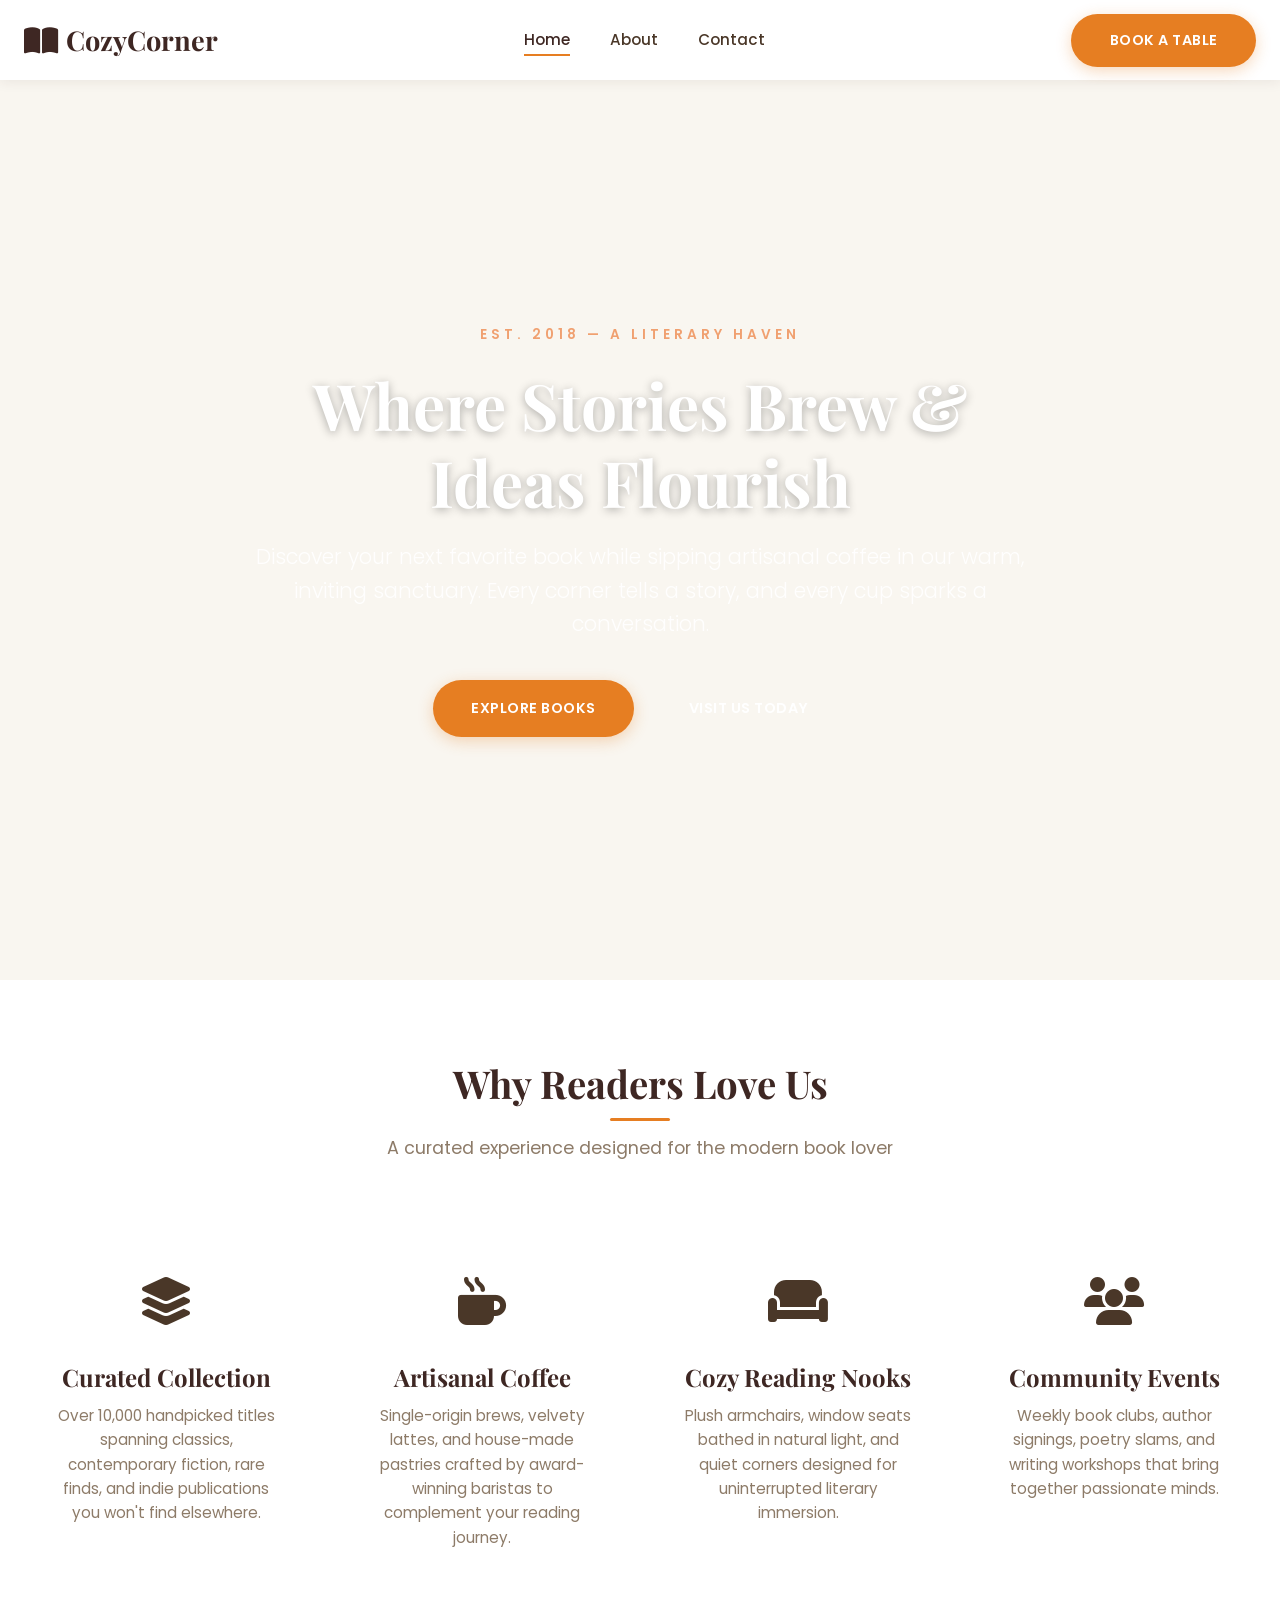
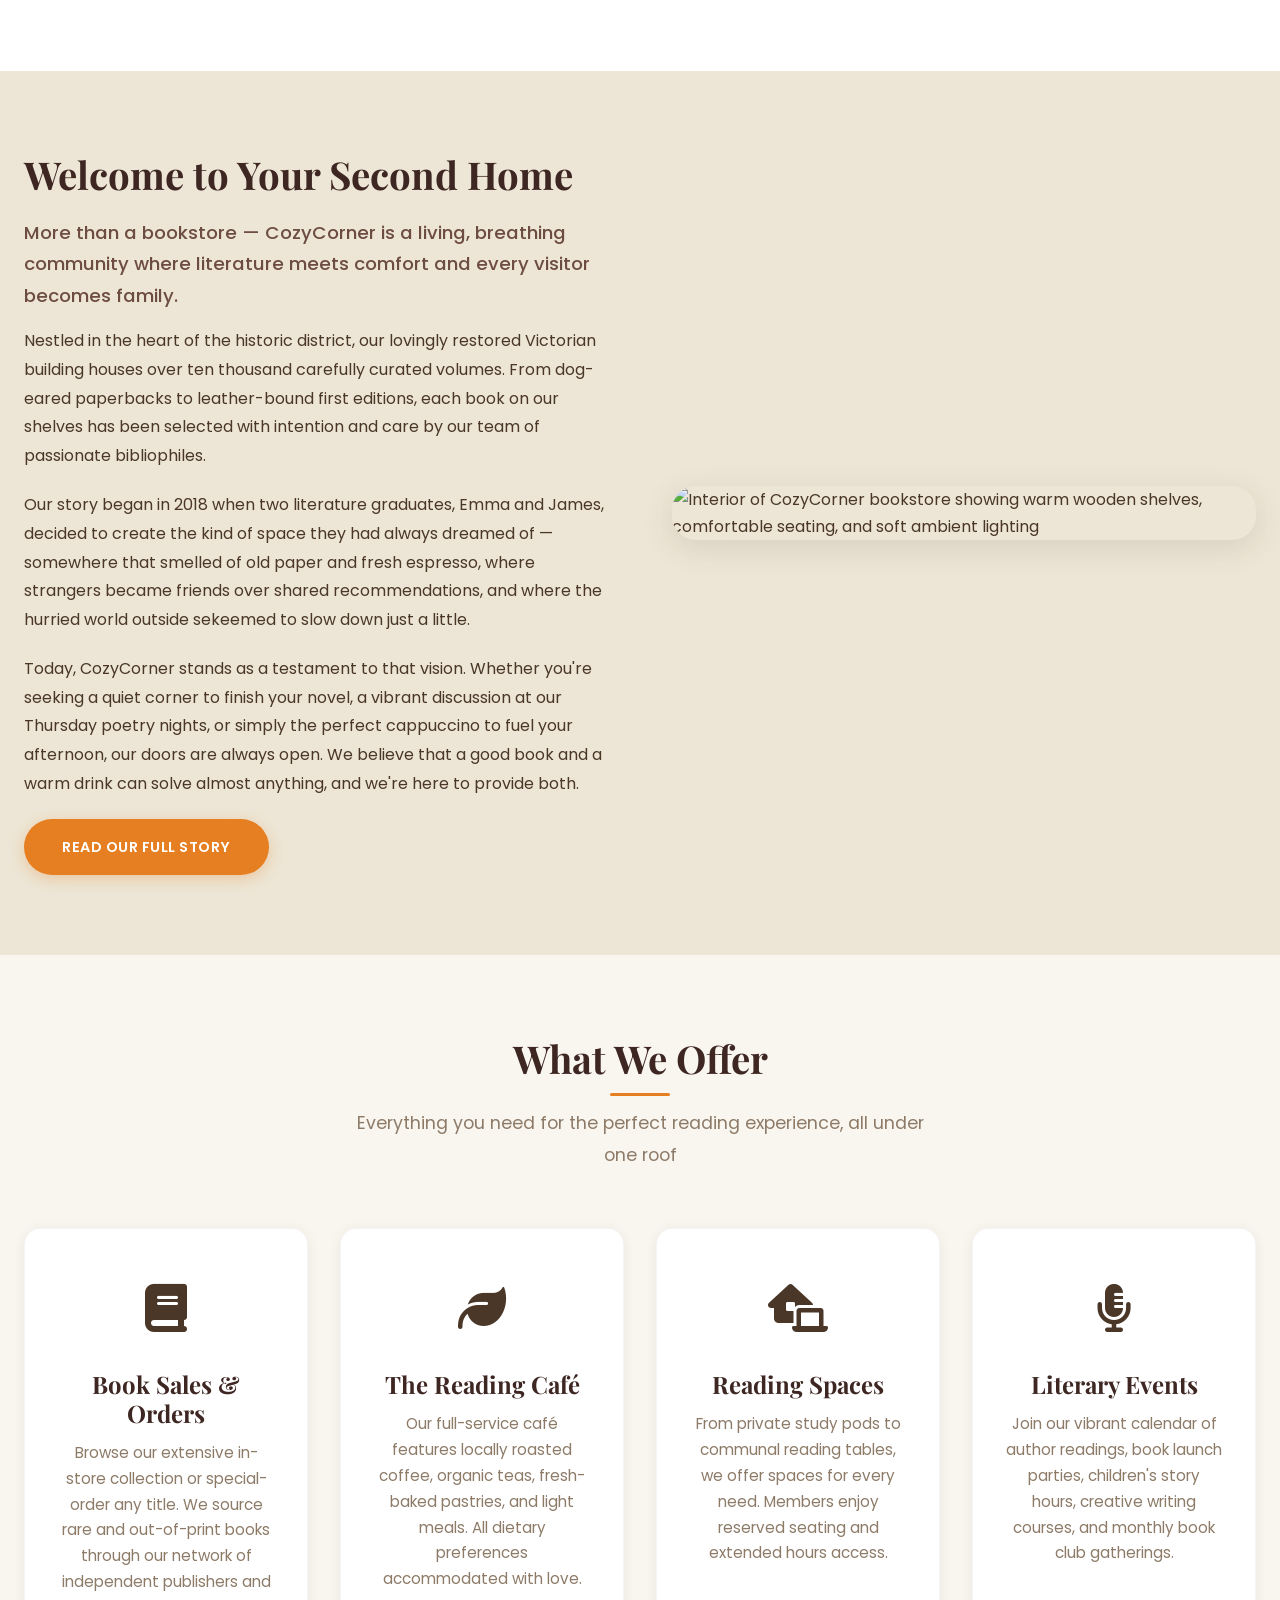
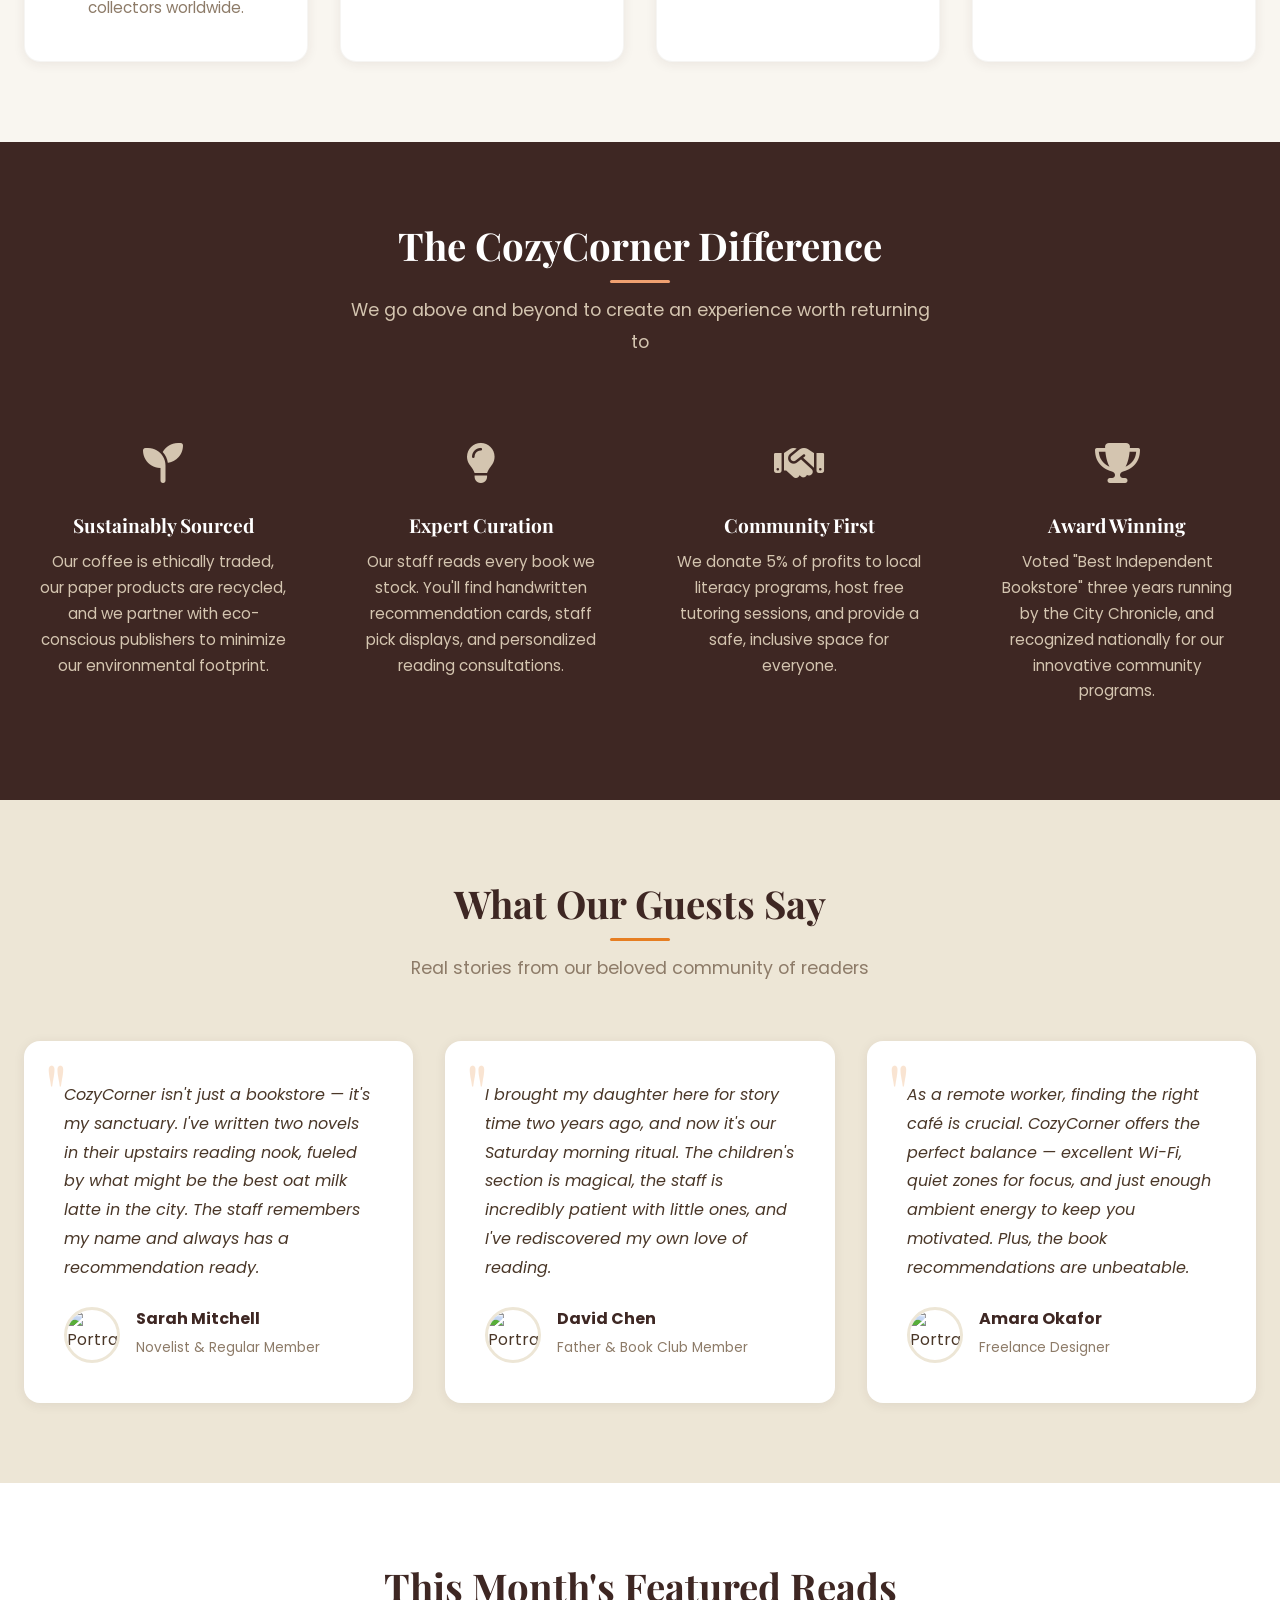
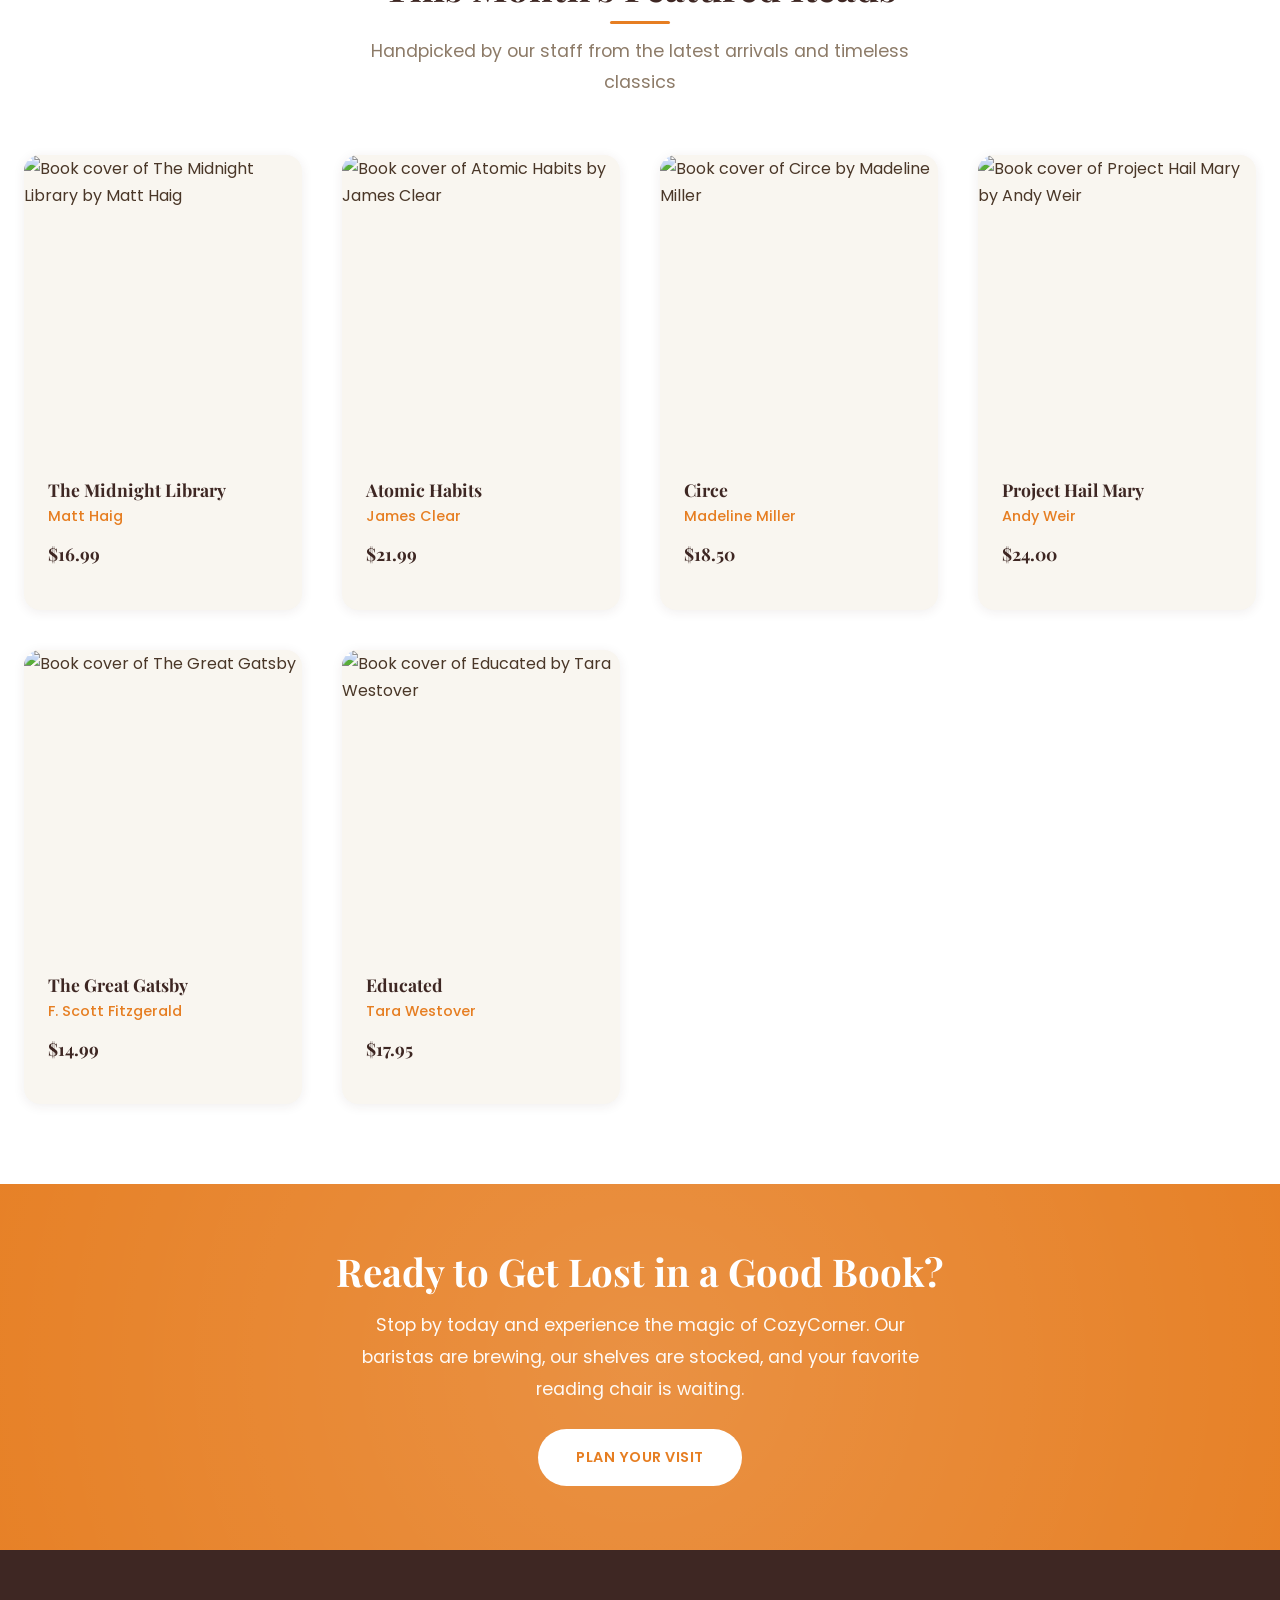
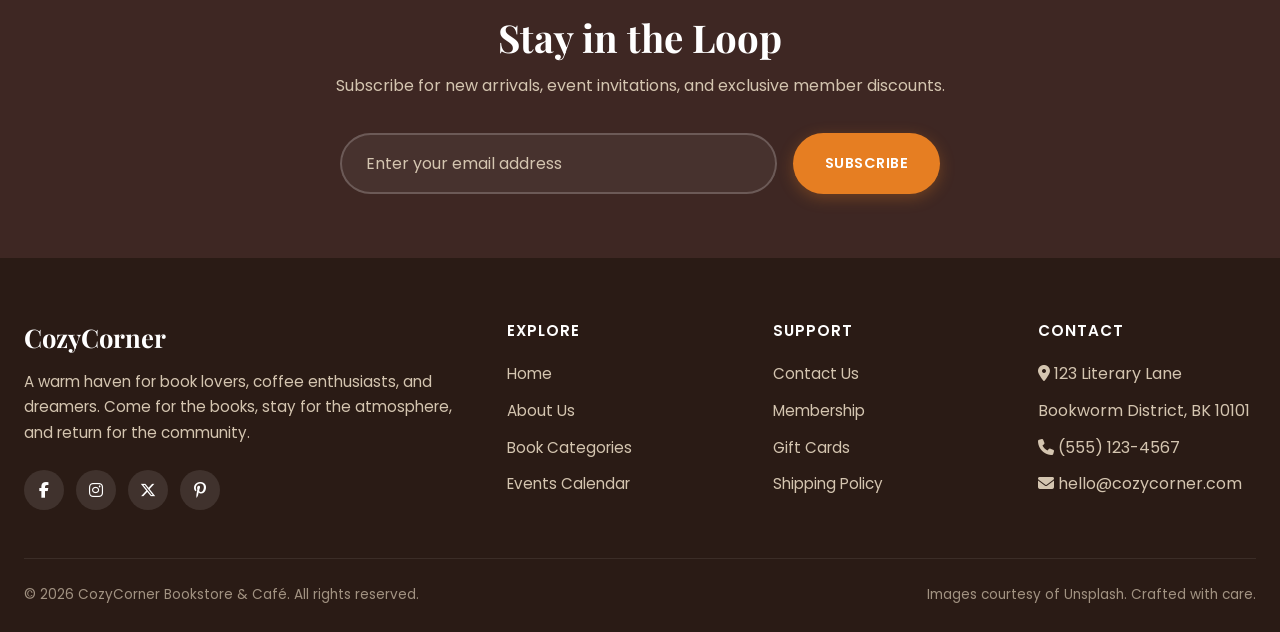
==== commit 322fecf2: "done!" ====
--- a/index.html
+++ b/index.html
@@ -15,30 +15,34 @@
         rel="stylesheet">
 
     <link rel="stylesheet" href="https://cdnjs.cloudflare.com/ajax/libs/font-awesome/6.5.1/css/all.min.css">
-    
+
     <link rel="stylesheet" href="style.css">
 </head>
 
 <body>
 
-    <header class="header">
-        <nav class="nav" aria-label="Main navigation">
-            <a href="index.html" class="logo">
-                <span class="logo-icon"><i class="fas fa-book-open"></i></span>
-                CozyCorner
-            </a>
-
-            <ul class="nav-links">
-                <li><a href="index.html" class="active">Home</a></li>
-                <li><a href="about.html">About</a></li>
-                <li><a href="contact.html">Contact</a></li>
-            </ul>
-
-            <button class="menu-toggle" aria-label="Toggle menu">
-                <i class="fas fa-bars"></i>
-            </button>
-        </nav>
-    </header>
+  <header class="header">
+    <nav class="nav" aria-label="Main navigation">
+      <a href="index.html" class="logo">
+        <span class="logo-icon"><i class="fas fa-book-open"></i></span>
+        CozyCorner
+      </a>
+
+      <ul class="nav-links">
+        <li><a href="index.html" class="active">Home</a></li>
+        <li><a href="about.html">About</a></li>
+        <li><a href="contact.html">Contact</a></li>
+      </ul>
+
+      <div class="nav-cta">
+        <button  class="btn btn-primary btn-sm"><a href="contact.html">Book a Table</a></button>
+      </div>
+
+      <button class="menu-toggle" aria-label="Toggle menu" aria-expanded="false">
+        <i class="fas fa-bars"></i>
+      </button>
+    </nav>
+  </header>
 
     <main>
         <section class="hero" aria-label="Welcome to CozyCorner">
@@ -412,6 +416,53 @@
         </div>
     </footer>
 
+
+
+  <script>
+    document.addEventListener('DOMContentLoaded', () => {
+      const menuToggle = document.querySelector('.menu-toggle');
+      const navLinks = document.querySelector('.nav-links');
+
+      if (!menuToggle || !navLinks) return;
+
+      menuToggle.addEventListener('click', () => {
+        const isExpanded = menuToggle.getAttribute('aria-expanded') === 'true';
+
+        navLinks.classList.toggle('nav-open');
+        menuToggle.setAttribute('aria-expanded', !isExpanded);
+
+        const icon = menuToggle.querySelector('i');
+        if (icon) {
+          icon.classList.toggle('fa-bars');
+          icon.classList.toggle('fa-times');
+        }
+      });
+
+      navLinks.querySelectorAll('a').forEach(link => {
+        link.addEventListener('click', () => {
+          navLinks.classList.remove('nav-open');
+          menuToggle.setAttribute('aria-expanded', 'false');
+          const icon = menuToggle.querySelector('i');
+          if (icon) {
+            icon.classList.add('fa-bars');
+            icon.classList.remove('fa-times');
+          }
+        });
+      });
+
+      document.addEventListener('click', (e) => {
+        if (!menuToggle.contains(e.target) && !navLinks.contains(e.target)) {
+          navLinks.classList.remove('nav-open');
+          menuToggle.setAttribute('aria-expanded', 'false');
+          const icon = menuToggle.querySelector('i');
+          if (icon) {
+            icon.classList.add('fa-bars');
+            icon.classList.remove('fa-times');
+          }
+        }
+      });
+    });
+  </script>
 </body>
 
 </html>
--- a/style.css
+++ b/style.css
@@ -170,84 +170,61 @@
    /* ============================================
        HEADER & NAVIGATION
        ============================================ */
-   .header {
-       background: rgba(255, 255, 255, 0.95);
-       backdrop-filter: blur(10px);
-       box-shadow: var(--shadow-sm);
-       position: sticky;
-       top: 0;
-       z-index: 1000;
-       width: 100%;
-   }
-
-   .nav {
-       max-width: var(--max-width);
-       margin: 0 auto;
-       padding: 0 1.5rem;
-       display: flex;
-       justify-content: space-between;
-       align-items: center;
-       height: 80px;
-   }
-
-   .logo {
-       font-family: var(--font-heading);
-       font-size: 1.7rem;
-       font-weight: 700;
-       color: var(--brown-dark);
-       display: flex;
-       align-items: center;
-       gap: 0.5rem;
-   }
-
-   .logo-icon {
-       font-size: 1.9rem;
-   }
-
-   .nav-links {
-       display: flex;
-       list-style: none;
-       gap: 2.5rem;
-   }
-
-   .nav-links a {
-       font-weight: 500;
-       font-size: 0.95rem;
-       color: var(--text);
-       position: relative;
-       padding: 0.25rem 0;
-   }
-
-   /* Hover Effect 4: Link underline animation */
-   .nav-links a::after {
-       content: '';
-       position: absolute;
-       bottom: -2px;
-       left: 0;
-       width: 0;
-       height: 2px;
-       background: var(--orange);
-       transition: var(--transition);
-   }
-
-   .nav-links a:hover::after,
-   .nav-links a.active::after {
-       width: 100%;
-   }
-
-   .nav-links a:hover,
-   .nav-links a.active {
-       color: var(--brown-dark);
-   }
-
-   .menu-toggle {
-       display: none;
-       background: none;
-       border: none;
-       font-size: 1.5rem;
-       cursor: pointer;
-       color: var(--brown-dark);
-   }
+.menu-toggle {
+    display: none;
+    background: none;
+    border: none;
+    font-size: 1.5rem;
+    cursor: pointer;
+    color: var(--brown-dark);
+}
+
+/* Mobile styles */
+@media (max-width: 768px) {
+    .menu-toggle {
+        display: block;
+        background: #3d2622;
+        color: #fff;
+        border: none;
+        font-size: 1.5rem;
+        cursor: pointer;
+        width: 44px;
+        height: 44px;
+        border-radius: 8px;
+        display: flex;
+        align-items: center;
+        justify-content: center;
+    }
+
+    .nav-links {
+        position: absolute;
+        top: 100%;
+        left: 0;
+        right: 0;
+        text-align: center;
+        flex-direction: column;
+        background: #fff;
+        padding: 1rem;
+        box-shadow: 0 4px 6px rgba(0, 0, 0, 0.1);
+        display: none;
+        opacity: 0;
+        transform: translateY(-10px);
+        transition: opacity 0.3s ease, transform 0.3s ease;
+    }
+
+    .nav-links.nav-open {
+        display: flex;
+        opacity: 1;
+        transform: translateY(0);
+    }
+}
+
+/* Hide toggle on desktop */
+@media (min-width: 769px) {
+    .menu-toggle {
+        display: none;
+    }
+}
 
    /* ============================================
        HERO SECTION
